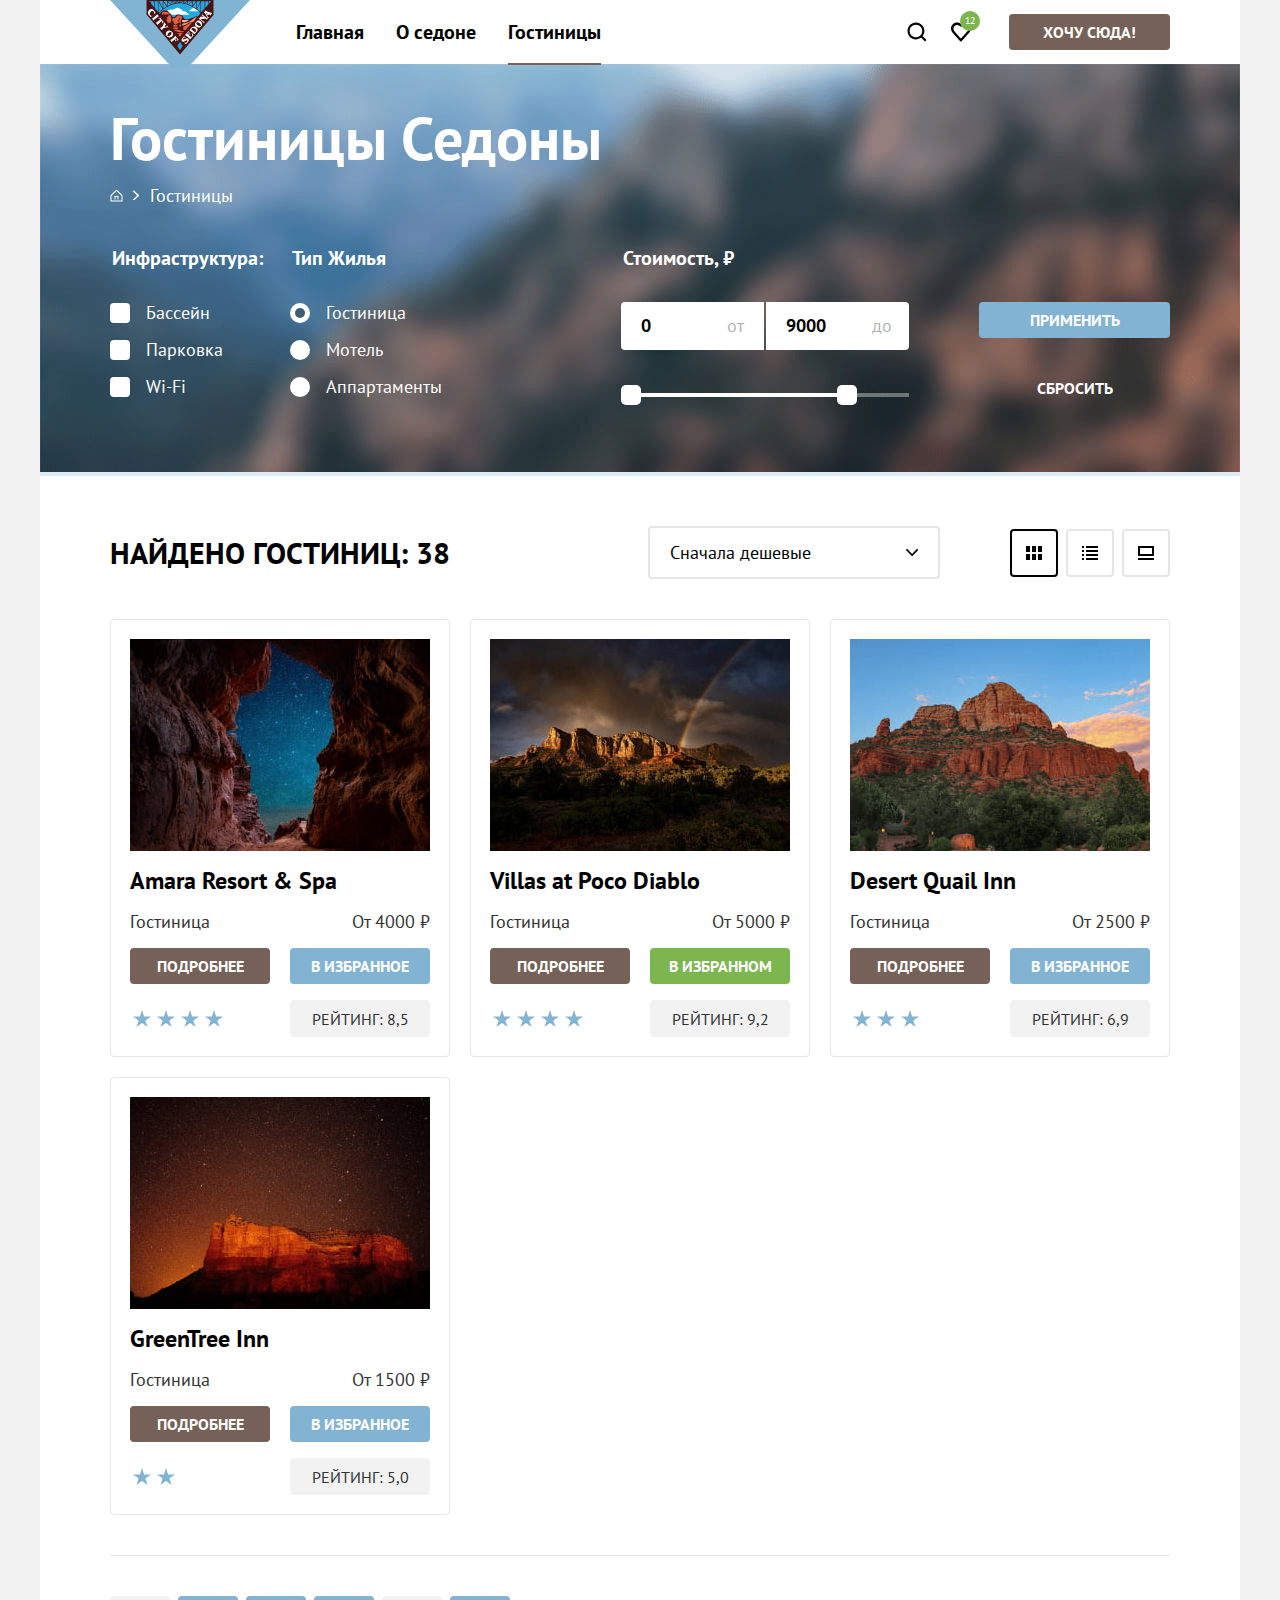
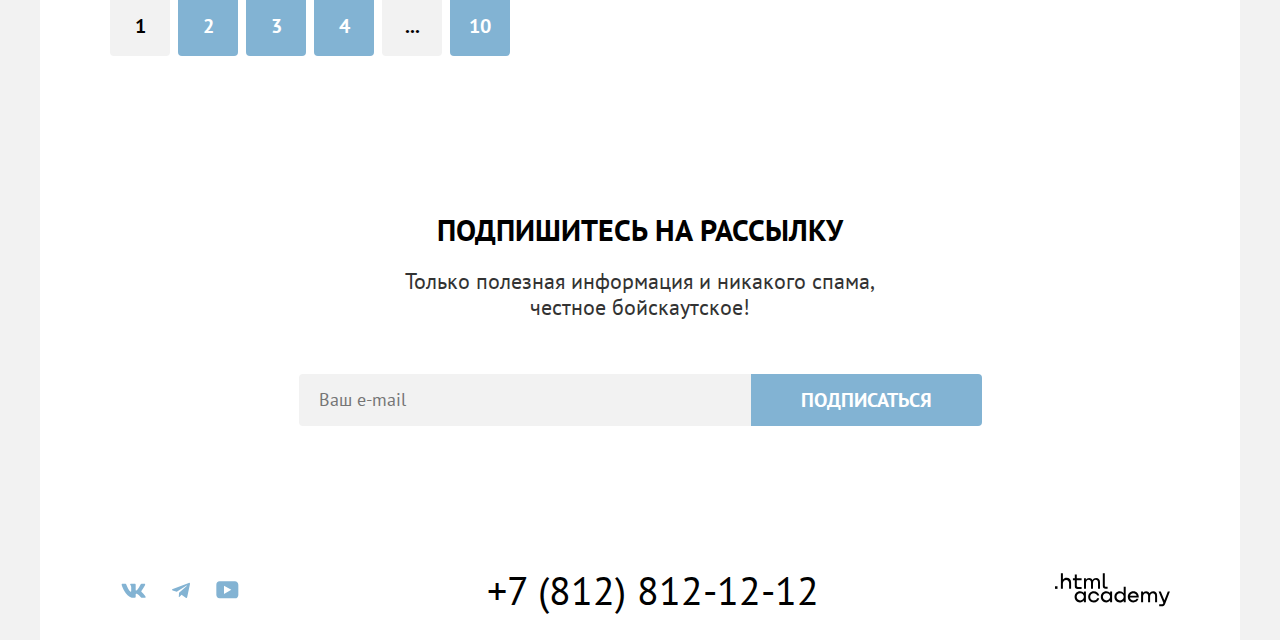
==== catalog.html @ ed994f07 "adds btns effects" ====
<!DOCTYPE html>
<html lang="ru">

  <head>
    <meta charset="utf-8">
    <title>Гостиницы Седоны - HTML Academy: Седона</title>
    <link rel="stylesheet" href="styles/styles.css">
    <link rel="icon" href="favicon.ico">
  </head>

  <body>
    <div class="page-container">
      <!-- Header -->
      <header class="page-header" data-test="header">
        <div class="container container-flex">
          <a class="logo" href="index.html">
            <img class="logo" src="images/logo.svg" width="140" height="70" alt="Логотип города Седона.">
          </a>
          <nav class="nav">
            <ul class="nav-list">
              <li class="nav-item">
                <a class="nav-link" href="index.html">Главная</a>
              </li>
              <li class="nav-item">
                <a class="nav-link" href="#">О седоне</a>
              </li>
              <li class="nav-item nav-active">
                <span class="nav-link">Гостиницы</span>
              </li>
            </ul>
            <ul class="nav-user-list">
              <li class="nav-user-item">
                <a class="nav-link nav-search" href="#">
                  <span class="visually-hidden">
                    Поиск.
                  </span>
                </a>
              </li>
              <li class="nav-user-item">
                <a class="nav-link nav-favorites" href="#">
                  <span class="visually-hidden">
                    В избранном.
                  </span>
                  <span class="in-favorites">12</span>
                </a>
              </li>
              <li class="nav-user-item">
                <button class="nav-btn btn btn-primary">Хочу сюда!</button>
              </li>
            </ul>
          </nav>
        </div>
      </header>
      <main class="page-main main-inner">
        <!-- Section Filter -->
        <header class="header-inner" data-test="filter">
          <div class="container">
            <h1 class="header-inner-title h1-title">Гостиницы Седоны</h1>
            <ul class="breadcrumbs">
              <li class="breadcrumbs-item">
                <a class="breadcrumbs-home" href="index.html">
                  <svg width="13" height="13" viewBox="0 0 13 13" fill="none" xmlns="http://www.w3.org/2000/svg">
                    <path
                      d="M6.5 0.5L0.5 6.30006V12.5001H12.5V6.30006L6.5 0.5ZM11.5 11.5001H1.5V6.70005L6.5 1.9L11.5 6.70005V11.5001Z" />
                    <path d="M4.5 10.5001H5.5V8.00005H7.5V10.5001H8.5V7.00005H4.5V10.5001Z" />
                  </svg>
                  <span class="visually-hidden">
                    Главная
                  </span>
                </a>
              </li>
              <li class="breadcrumbs-item">
                <span class="breadcrumbs-link">Гостиницы</span>
              </li>
            </ul>
            <form class="filter" action="https://echo.htmlacademy.ru/" method="get">
              <fieldset class="filter-group">
                <legend class="filter-title">Инфраструктура:</legend>
                <ul class="filter-list">
                  <li class="filter-item">
                    <label class="checkbox control">
                      <input class="checkbox-input visually-hidden" type="checkbox" name="pool" checked>
                      <span class="checkbox-mark control-mark"></span>
                      <span class="checkbox-label control-label">Бассейн</span>
                    </label>
                  </li>
                  <li class="filter-item">
                    <label class="checkbox control">
                      <input class="checkbox-input visually-hidden" type="checkbox" name="parking" checked>
                      <span class="checkbox-mark control-mark"></span>
                      <span class="checkbox-label control-label">Парковка</span>
                    </label>
                  </li>
                  <li class="filter-item">
                    <label class="checkbox control">
                      <input class="checkbox-input visually-hidden" type="checkbox" name="wi-fi">
                      <span class="checkbox-mark control-mark"></span>
                      <span class="checkbox-label control-label">Wi-Fi</span>
                    </label>
                  </li>
                </ul>
              </fieldset>

              <fieldset class="filter-group">
                <legend class="filter-title">Тип Жилья</legend>
                <ul class="filter-list">
                  <li class="filter-item">
                    <label class="radio control">
                      <input class="radio-input visually-hidden" type="radio" name="accommodation" value="hotel"
                        checked>
                      <span class="radio-mark control-mark"></span>
                      <span class="radio-label control-label">Гостиница</span>
                    </label>
                  </li>
                  <li class="filter-item">
                    <label class="radio control">
                      <input class="radio-input visually-hidden" type="radio" name="accommodation" value="motel">
                      <span class="radio-mark control-mark"></span>
                      <span class="radio-label control-label">Мотель</span>
                    </label>
                  </li>
                  <li class="filter-item">
                    <label class="radio control">
                      <input class="radio-input visually-hidden" type="radio" name="accommodation" value="apartments">
                      <span class="radio-mark control-mark"></span>
                      <span class="radio-label control-label">Аппартаменты</span>
                    </label>
                  </li>
                </ul>
              </fieldset>
              <fieldset class="filter-group">
                <legend class="filter-title">Стоимость, ₽</legend>
                <div class="range-wrapper-inputs">
                  <div class="container-relative">
                    <label class="catalog-filter-label" for="range-min">от</label>
                    <input class="range-input range-min" id="range-min" type="number" value="0" name="min-price">
                  </div>
                  <div class="container-relative">
                    <label class="catalog-filter-label" for="range-max">до</label>
                    <input class="range-input range-max" id="range-max" type="number" value="9000" name="max-price">
                  </div>
                </div>
                <div class="range">
                  <div class="range-scale">
                    <div class="range-bar" style="left: 0; width: 226px">
                      <button class="range-toggle toggle-min">
                        <span class="visually-hidden">Изменить минимальную цену</span>
                      </button>
                      <button class="range-toggle toggle-max">
                        <span class="visually-hidden">Изменить максимальную цену</span>
                      </button>
                    </div>
                  </div>

                </div>
              </fieldset>
              <div class="filter-btn-container">
                <button class="filter-btn btn btn-secondary" type="submit">Применить</button>
                <button class="filter-btn btn btn-reset" type="reset">Сбросить</button>
              </div>
            </form>
          </div>
        </header>
        <!-- Section Catalog -->
        <section class="catalog" data-test="catalog">
          <div class="container">
            <header class="catalog-header">
              <h2 class="catalog-title h2-title">Найдено гостиниц: 38</h2>
              <label class="catalog-select">
                <select class="select-control" aria-label="Сортировка">
                  <option value="cheap" selected>Сначала дешевые</option>
                  <option value="expensive">Сначала дорогие</option>
                  <option value="popular">Сначала популярные</option>
                </select>
              </label>
              <ul class="view-modes">
                <li class="view-mode view-mode-tile">
                  <a class="view-mode-link view-mode-selected" href="#">
                    <span class="visually-hidden">Плиткой.</span>
                  </a>
                </li>
                <li class="view-mode view-mode-list">
                  <a class="view-mode-link" href="#">
                    <span class="visually-hidden">По одной.</span>
                  </a>
                </li>
                <li class="view-mode view-mode-single">
                  <a class="view-mode-link" href="#">
                    <span class="visually-hidden">Списком.</span>
                  </a>
                </li>
              </ul>
            </header>
            <!-- Catalog List -->
            <ul class="catalog-list">
              <li class="catalog-item">
                <div class="product-card">
                  <a class="product-card-link" href="#">
                    <img class="product-card-img" src="images/catalog/hotel-1.jpg" width="300" height="212"
                      alt="Звездное небо в расщелине горы.">

                  </a>
                  <a class="product-card-link" href="#">
                    <h3 class="product-card-title h3-title">Amara Resort & Spa</h3>
                  </a>
                  <p class="product-card-text">Гостиница</p>
                  <p class="product-card-text product-card-price">От 4000 ₽ </p>
                  <a class="product-card-detail btn btn-primary" href="#">Подробнее</a>
                  <button class="product-card-to-favorite-btn btn btn-secondary">В избранное</button>
                  <p class="product-card-stars four-stars">
                    <span class="visually-hidden">Гостиница 4 звезды.</span>
                  </p>
                  <p class="product-card-rating btn" href="#">Рейтинг: 8,5</p>
                </div>
              </li>
              <li class="catalog-item">
                <div class="product-card">
                  <a class="product-card-link" href="#">
                    <img class="product-card-img" src="images/catalog/hotel-2.jpg" width="300" height="212"
                      alt="Радуга начинается от гор, освещенных солнцем.">
                  </a>
                  <a class="product-card-link" href="#">
                    <h3 class="product-card-title h3-title">Villas at Poco Diablo</h3>
                  </a>
                  <p class="product-card-text">Гостиница</p>
                  <p class="product-card-text product-card-price">От 5000 ₽ </p>
                  <a class="product-card-detail btn btn-primary" href="#">Подробнее</a>
                  <button class="product-card-to-favorite-btn btn btn-success">В избранном</button>
                  <p class="product-card-stars four-stars">
                    <span class="visually-hidden">Гостиница 4 звезды.</span>
                  </p>
                  <p class="product-card-rating btn btn-rating" href="#">Рейтинг: 9,2</p>
                </div>
              </li>
              <li class="catalog-item">
                <div class="product-card">
                  <a class="product-card-link" href="#">
                    <img class="product-card-img" src="images/catalog/hotel-3.jpg" width="300" height="212"
                      alt="Горы на фоне голубого неба.">
                  </a>
                  <a class="product-card-link" href="#">
                    <h3 class="product-card-title h3-title">Desert Quail Inn</h3>
                  </a>
                  <p class="product-card-text">Гостиница</p>
                  <p class="product-card-text product-card-price">От 2500 ₽ </p>
                  <a class="product-card-detail btn btn-primary" href="#">Подробнее</a>
                  <button class="product-card-to-favorite-btn btn btn-secondary">В избранное</button>
                  <p class="product-card-stars three-stars">
                    <span class="visually-hidden">Гостиница 3 звезды.</span>
                  </p>
                  <p class="product-card-rating btn btn-rating" href="#">Рейтинг: 6,9</p>
                </div>
              </li>
              <li class="catalog-item">
                <div class="product-card">
                  <a class="product-card-link" href="#">
                    <img class="product-card-img" src="images/catalog/hotel-4.jpg" width="300" height="212"
                      alt="Горы на фоне звездного неба.">
                  </a>
                  <a class="product-card-link" href="#">
                    <h3 class="product-card-title h3-title">GreenTree Inn</h3>
                  </a>
                  <p class="product-card-text">Гостиница</p>
                  <p class="product-card-text product-card-price">От 1500 ₽ </p>
                  <a class="product-card-detail btn btn-primary" href="#">Подробнее</a>
                  <button class="product-card-to-favorite-btn btn btn-secondary">В избранное</button>
                  <p class="product-card-stars two-stars">
                    <span class="visually-hidden">Гостиница 2 звезды.</span>
                  </p>
                  <p class="product-card-rating btn btn-rating" href="#">Рейтинг: 5,0</p>
                </div>
              </li>
            </ul>
            <!-- Catalog Pagination -->
            <ul class="pagination">
              <li class="pagination-item">
                <a class="pagination-link pagination-link-current">1</a>
              </li>
              <li class="pagination-item">
                <a class="pagination-link" href="#">2</a>
              </li>
              <li class="pagination-item">
                <a class="pagination-link" href="#">3</a>
              </li>
              <li class="pagination-item">
                <a class="pagination-link" href="#">4</a>
              </li>
              <li class="pagination-item pagination-item-more">
                <span class="pagination-link pagination-link-more">...</span>
              </li>
              <li class="pagination-item">
                <a class="pagination-link" href="#">10</a>
              </li>
            </ul>
          </div>
        </section>
        <!-- Section Subscribe -->
        <section class="subscribe subscribe-inner" data-test="subscribe">
          <h2 class="subscribe-title h2-title">
            Подпишитесь на рассылку
          </h2>
          <p class="subscribe-description h2-description">
            Только полезная информация и никакого спама,<br> честное бойскаутское!
          </p>
          <form class="subscribe-form" action="https://echo.htmlacademy.ru/" method="post">
            <label class="visually-hidden" for="subscribe-email">Укажите ваш e-mail</label>
            <input class="subscribe-input" type="email" id="subscribe-email" name="subscribe-email"
              placeholder="Ваш e-mail">
            <button class="subscribe-btn btn btn-secondary btn-large" type="submit">Подписаться</button>
          </form>
        </section>
      </main>
      <!-- Footer -->
      <footer class="page-footer" data-test="footer">
        <div class="container container-flex">
          <ul class="social-list">
            <li class="social-item social-vk">
              <a class="social-link" href="https://vk.com/htmlacademy">
                <svg class="social-icon" width="25" height="15" viewBox="0 0 25 15" fill="none"
                  xmlns="http://www.w3.org/2000/svg">
                  <path fill-rule="evenodd" clip-rule="evenodd"
                    d="M24.1164 1.80445C24.2824 1.25845 24.1164 0.856445 23.3214 0.856445H20.6964C20.0284 0.856445 19.7204 1.20345 19.5534 1.58645C19.5534 1.58645 18.2184 4.78245 16.3274 6.85845C15.7154 7.46045 15.4374 7.65145 15.1034 7.65145C14.9364 7.65145 14.6854 7.46045 14.6854 6.91345V1.80445C14.6854 1.14845 14.5014 0.856445 13.9454 0.856445H9.81738C9.40038 0.856445 9.14938 1.16045 9.14938 1.44945C9.14938 2.07045 10.0954 2.21445 10.1924 3.96245V7.76045C10.1924 8.59345 10.0394 8.74444 9.70538 8.74444C8.81538 8.74444 6.65038 5.53345 5.36538 1.85945C5.11638 1.14445 4.86438 0.856445 4.19338 0.856445H1.56638C0.816382 0.856445 0.666382 1.20345 0.666382 1.58645C0.666382 2.26845 1.55638 5.65645 4.81138 10.1374C6.98138 13.1974 10.0364 14.8564 12.8194 14.8564C14.4884 14.8564 14.6944 14.4884 14.6944 13.8534V11.5404C14.6944 10.8034 14.8524 10.6564 15.3814 10.6564C15.7714 10.6564 16.4384 10.8484 17.9964 12.3234C19.7764 14.0724 20.0694 14.8564 21.0714 14.8564H23.6964C24.4464 14.8564 24.8224 14.4884 24.6064 13.7604C24.3684 13.0364 23.5184 11.9854 22.3914 10.7384C21.7794 10.0284 20.8614 9.26345 20.5824 8.88045C20.1934 8.38945 20.3044 8.17044 20.5824 7.73345C20.5824 7.73345 23.7824 3.30745 24.1154 1.80445H24.1164Z" />
                </svg>
                <span class="visually-hidden">Vkontakte.</span>
              </a>
            </li>
            <li class="social-item social-telegram">
              <a class="social-link" href="https://t.me/htmlacademy">
                <svg class="social-icon" width="18" height="16" viewBox="0 0 18 16" fill="none"
                  xmlns="http://www.w3.org/2000/svg">
                  <path
                    d="M16.785 0.955705L0.840489 7.1042C-0.247661 7.54126 -0.241365 8.14828 0.640845 8.41897L4.73445 9.69597L14.2058 3.72014C14.6537 3.44766 15.0629 3.59424 14.7265 3.89281L7.05283 10.8183H7.05103L7.05283 10.8192L6.77045 15.0387C7.18413 15.0387 7.36669 14.8489 7.59871 14.625L9.58705 12.6915L13.7229 15.7464C14.4855 16.1664 15.0332 15.9506 15.2229 15.0405L17.9379 2.2453C18.2158 1.13107 17.5126 0.626562 16.785 0.955705Z" />
                </svg>
                <span class="visually-hidden">Telegram.</span>
              </a>
            </li>
            <li class="social-item social-youtube">
              <a class="social-link" href="https://www.youtube.com/user/htmlacademyru">
                <svg class="social-icon" width="23" height="18" viewBox="0 0 23 18" fill="none"
                  xmlns="http://www.w3.org/2000/svg">
                  <path
                    d="M18.9402 0.356445H3.50738C1.64668 0.356445 0.333252 1.9502 0.333252 3.75645V13.8502C0.333252 15.7627 1.64668 17.3564 3.50738 17.3564H19.1591C20.8009 17.3564 22.3333 15.7627 22.3333 13.9564V3.75645C22.1143 1.9502 20.8009 0.356445 18.9402 0.356445ZM7.99494 12.8939V4.81894L15.3283 8.85645L7.99494 12.8939Z" />
                </svg>
                <span class="visually-hidden">Youtube.</span>
              </a>
            </li>
          </ul>
          <address class="phone">
            <a class="phone-number" href="tel:+78128121212">+7 (812) 812-12-12</a>
          </address>
          <a class="author-logo" href="https://htmlacademy.ru/">
            <svg class="author-logo-img" width="115" height="34" viewBox="0 0 115 34" fill="none"
              xmlns="http://www.w3.org/2000/svg">
              <path d="M0 13.2564V15.8564H2.5V13.2564H0Z" />
              <path
                d="M11.6 4.85645C10 4.85645 8.8 5.55645 8 6.55645H7.9V0.356445H5.9V15.8564H7.9V10.5564C7.9 8.45645 9.2 6.95645 11.2 6.95645C13 6.95645 14.1 8.35645 14.1 10.1564V15.8564H16.1V9.75644C16.2 6.75644 14.3 4.85645 11.6 4.85645Z" />
              <path
                d="M26.6 5.15645H21.8V1.45645H19.8V5.25645H17.9V7.25645H19.8V13.2564C19.8 14.9564 20.8 15.9564 22.5 15.9564H26.6V13.9564H22.9C22.2 13.9564 21.8 13.5564 21.8 12.8564V7.15645H26.6V5.15645Z" />
              <path
                d="M41.1 4.95645C39.5 4.95645 38.2 5.75644 37.6 7.05645H37.5C36.9 5.85645 35.7 4.95645 34.1 4.95645C32.7 4.95645 31.6 5.75645 31 6.75645H30.9V5.15645H29V15.7564H31V10.3564C31 8.35645 32 6.85645 33.6 6.85645C35.1 6.85645 36 7.85645 36 9.45645V15.7564H38V10.1564C38 7.75645 39.4 6.85645 40.6 6.85645C42.1 6.85645 43 7.85645 43 9.45645V15.7564H45V9.25644C45.1 6.75644 43.6 4.95645 41.1 4.95645Z" />
              <path
                d="M47.8 13.0564C47.8 14.7564 48.8 15.7564 50.6 15.7564H52.6V13.7564H50.9C50.2 13.7564 49.8 13.3564 49.8 12.6564V0.356445H47.8V13.0564Z" />
              <path
                d="M28.9 20.0564C28 18.9564 26.7 18.2564 25 18.2564C21.9 18.2564 19.6 20.5564 19.6 23.8564C19.6 27.1564 21.9 29.4564 25 29.4564C26.8 29.4564 28 28.6564 28.8 27.5564H28.9V29.1564H30.9V18.5564H28.9V20.0564ZM25.3 27.4564C23.1 27.4564 21.7 25.8564 21.7 23.8564C21.7 21.8564 23.1 20.2564 25.3 20.2564C27.5 20.2564 28.9 21.8564 28.9 23.8564C28.9 25.7564 27.5 27.4564 25.3 27.4564Z" />
              <path
                d="M44.2 22.3564C43.7 19.9564 41.6 18.2564 38.8 18.2564C35.4 18.2564 33.2 20.7564 33.2 23.8564C33.2 26.9564 35.4 29.4564 38.8 29.4564C41.6 29.4564 43.7 27.6564 44.2 25.2564H42.1C41.7 26.5564 40.4 27.5564 38.8 27.5564C36.6 27.5564 35.2 25.9564 35.2 23.9564C35.2 21.9564 36.6 20.3564 38.8 20.3564C40.4 20.3564 41.6 21.3564 42.1 22.5564H44.2V22.3564Z" />
              <path
                d="M55.1 20.0564C54.2 18.9564 52.9 18.2564 51.2 18.2564C48.1 18.2564 45.8 20.5564 45.8 23.8564C45.8 27.1564 48.1 29.4564 51.2 29.4564C53 29.4564 54.2 28.6564 55 27.5564H55.1V29.1564H57.1V18.5564H55.1V20.0564ZM51.5 27.4564C49.3 27.4564 47.9 25.8564 47.9 23.8564C47.9 21.8564 49.3 20.2564 51.5 20.2564C53.7 20.2564 55.1 21.8564 55.1 23.8564C55.1 25.7564 53.6 27.4564 51.5 27.4564Z" />
              <path
                d="M68.7 20.1564C67.8 19.0564 66.5 18.2564 64.8 18.2564C61.7 18.2564 59.4 20.5564 59.4 23.8564C59.4 27.1564 61.6 29.4564 64.8 29.4564C66.5 29.4564 67.8 28.6564 68.6 27.6564H68.7V29.1564H70.7V13.7564H68.7V20.1564ZM65.1 27.4564C62.9 27.4564 61.5 25.8564 61.5 23.8564C61.5 21.8564 62.9 20.2564 65.1 20.2564C67.3 20.2564 68.7 21.8564 68.7 23.8564C68.6 25.8564 67.2 27.4564 65.1 27.4564Z" />
              <path
                d="M78.3 18.2564C75 18.2564 72.8 20.7564 72.8 23.8564C72.8 26.8564 74.9 29.4564 78.3 29.4564C80.8 29.4564 82.8 28.1564 83.5 25.8564H81.4C80.9 26.8564 79.8 27.4564 78.4 27.4564C76.5 27.4564 75.1 26.1564 75 24.5564H83.8C84 20.9564 81.8 18.2564 78.3 18.2564ZM78.3 20.1564C80 20.1564 81.3 21.1564 81.6 22.7564H75.1C75.4 21.2564 76.6 20.1564 78.3 20.1564Z" />
              <path
                d="M98.2 18.2564C96.6 18.2564 95.3 19.0564 94.6 20.2564H94.5C93.9 19.0564 92.7 18.2564 91.1 18.2564C89.7 18.2564 88.6 18.9564 88 20.0564V18.5564H86.1V29.1564H88.1V23.7564C88.1 21.7564 89.1 20.3564 90.7 20.2564C92.2 20.2564 93.1 21.2564 93.1 22.8564V29.1564H95.1V23.5564C95.1 21.1564 96.5 20.2564 97.7 20.2564C99.2 20.2564 100.1 21.2564 100.1 22.8564V29.1564H102.1V22.6564C102.2 20.0564 100.7 18.2564 98.2 18.2564Z" />
              <path
                d="M109.4 27.3564L105.8 18.4564H103.6L108.4 30.0564C108.1 30.9564 107.7 31.2564 106.7 31.2564H104.2V33.2564H106.7C108.5 33.2564 109.5 32.4564 110.2 30.6564L114.9 18.4564H112.8L109.4 27.3564Z" />
            </svg>

            <span class="visually-hidden">Логотип HTML Academy.</span>
          </a>
        </div>
      </footer>
    </div>
  </body>

</html>
---- styles/styles.css ----
@font-face {
  font-family: "PT Sans";
  font-style: normal;
  font-weight: 400;
  src: url("../fonts/ptsans-400.woff2") format("woff2");
  font-display: swap;
}

@font-face {
  font-family: "PT Sans";
  font-style: normal;
  font-weight: 700;
  src: url("../fonts/ptsans-700.woff2") format("woff2");
  font-display: swap;
}

*,
*::before,
*::after {
  box-sizing: border-box;
}

html {
  height: 100%;
}

body {
  height: 100%;
  margin: 0;
  font-family: "PT Sans", Arial, sans-serif;
  font-size: 18px;
  line-height: 21px;
  color: #333333;
  background-color: #F2F2F2;
}

.page-container {
  display: flex;
  flex-direction: column;
  min-height: 100%;
  margin: 0 auto;
  max-width: 1200px;
  background-color: #ffffff;
}

.container {
  max-width: 1060px;
  margin: 0 auto;
}

.container-flex {
  display: flex;
  gap: 30px;
}

.container-relative {
  position: relative;
}

.page-main {
  flex-grow: 1;
}

img {
  max-width: 100%;
  height: auto;
  object-fit: contain;
}

.btn {
  padding: 8px;
  border-radius: 4px;
  border: none;
  font-family: inherit;
  font-size: 16px;
  line-height: 20px;
  font-weight: 700;
  color: #ffffff;
  text-transform: uppercase;
}

.btn-primary{
  background-color: #756157;
}
/*************************  */
.btn-primary:hover,
.btn-primary:focus {
  background-color: #615048;
}

.btn-primary:active {
  background-color: #756157;
}

.btn-secondary {
  background-color: #82B3D3;
}

.btn-secondary:hover,
.btn-secondary:focus {
  background-color: #68A2CA;
}

.btn-secondary:active {
  background-color: #82B3D3;
}

.btn-success {
  background-color: #7DB54F;
}

.btn-success:active {
  background-color: #7DB54F;
}

.btn-success:hover,
.btn-success:focus {
  background-color: #6C9E42;
}

.btn:active {
  color: rgba(255, 255, 255, 0.3);
}

.btn:disabled {
  opacity: 0.3;
  background-color: #E5E5E5;
}

.btn:disabled:hover {
  background-color: #E5E5E5;
  outline: none;
  cursor: default;
}
/*************************  */




.btn-large {
  padding: 8px 50px;
  font-size: 20px;
  line-height: 36px;
}

.h2-title, .h3-title {
  font-weight: 700;
  color: #000000;
  text-transform: uppercase;
}

.h1-title {
  font-size: 60px;
  font-weight: 700;
  line-height: 78px;
}

.h2-title {
  font-size: 30px;
  line-height: 36px;
}

.h3-title {
  font-size: 24px;
  line-height: 28px;
}

.h2-description {
  font-size: 22px;
  line-height: 26px;
}

/* Header */
.page-header {
  color: #000000;
}

/* .page-header .container {
  height: 64px;
} */

.page-header li {
  list-style-type: none;
}

.page-header a {
  text-decoration: none;
}

.logo {
  position: relative;
  margin-bottom: -10px;
}

.nav {
  display: flex;
  justify-content: space-between;
  flex-grow: 1;
}

.nav-list {
  display: flex;
  align-items: center;
  flex-wrap: wrap;
  max-width: 620px;
  margin: 0;
  padding: 0;
}

.nav-item {
  display: flex;
}

.nav-active {
  position: relative;
}

.nav-active::before {
  position: absolute;
  bottom: -1px;
  left: 16px;
  width: calc(100% - 32px);
  height: 2px;
  background: #756257;
  content: "";
}

.nav-user-list {
  display: flex;
  align-items: center;
  margin: 0;
  padding: 0;
}

.nav-user-item {
  display: flex;
  align-items: center;
  min-width: 44px;
  min-height: 64px;
}
.nav-user-item:has(.btn) {
  margin-left: 20px;
}

.nav-link {
  position: relative;
  padding: 20px 16px;
  font-size: 20px;
  line-height: 24px;
  font-weight: 700;
  color: inherit;
}

.nav-user-item .nav-link {
  background-position: center;
  background-size: 20px 20px;
  background-repeat: no-repeat;
}

.nav-search {
  background-image: url("../images/icons/search.svg");
}

.nav-favorites {
  background-image: url("../images/icons/heart.svg");
}

.in-favorites {
  position: absolute;
  top: -1px;
  right: -3px;
  width: 20px;
  height: 20px;
  padding: 5px 0;
  border-radius: 50%;
  background: #7DB54F;
  text-align: center;
  color: white;
  font-size: 10px;
  line-height: 10px;
  font-weight: 400;
}

.nav-btn {
  padding: 8px 34px;
}

/* Main */
.main-index {
  text-align: center;
}

.main-index li,
.main-inner li {
  list-style-type: none;
}

.main-index a,
.main-inner a {
  text-decoration: none;
}

/* Hero */
.hero {
  background-color: #ddebf4;
  background-image: url("../images/hero-background.jpg");
  background-size: 100% auto;
  background-repeat: no-repeat;
}

.hero-img {
  padding: 51px 0 82px;
  vertical-align: middle;
}

/* Advantages */
.advantages-header {
  padding: 69px 0 90px;
}

.advantages-title {
  margin: 0;
}

.advantages-description {
  margin: 25px 0 0;
}

.advantages-list {
  margin: 0;
  padding: 0;
  display: flex;
  flex-wrap: wrap;
}

.advantages-item {
  display: flex;
  flex-basis: 400px;
  min-height: 385px;
  background-color: rgba(131, 179, 211, 0.2);
}

.advantages-item.item-with-img {
  flex-basis: 100%;
  min-width: 100%;
  max-width: 100%;
}

.advantages-item:nth-child(even) {
  background-color: rgba(131, 179, 211, 0.12);
}

.advantages-item.item-with-img {
  color: #ffffff;
  background-color: #82B3D3;
}

.item-with-img .h3-title {
  color: inherit;
}

.advantages-card {
  display: flex;
  justify-content: center;
  flex-direction: column;
  height: 100%;
  padding: 85px;
}

.advantages-card-title {
  margin: 0;
  padding: 0 25px;
}

.advantages-card-description {
  position: relative;
  margin: 30px 0 0;
  padding: 30px 0 0;
}

.advantages-card-description::before {
  position: absolute;
  top: 0;
  left: 50%;
  width: 60px;
  height: 2px;
  transform: translateX(-50%);
  background: rgba(0, 0, 0, 0.3);
  content: "";
}

.item-with-img .advantages-card-description::before {
  background: rgba(255, 255, 255, 0.3);
}

.advantages-img {
  height: 100%;
  min-width: calc(100% - 400px);
  object-fit: cover;
}

.item-reverse {
  flex-direction: row-reverse;
}

/* Services */
.services-header {
  padding: 64px 0;
}

.services-title {
  margin: 0;
}

.services-description {
  margin: 20px 0 0;
}

.services-list {
  display: flex;
  flex-wrap: wrap;
  margin: 0;
  padding: 0;
}

.services-item {
  display: flex;
  justify-content: center;
  flex-direction: column;
  min-height: 385px;
  flex-basis: 400px;
  padding: 81px 85px;
}

.services-card {
  background-repeat: no-repeat;
  background-position-x: center;
}

.services-card-accomodation {
  background-image: url("../images/icons/home.svg");
  background-size: 75px 72px;
}

.services-card-food {
  background-image: url("../images/icons/food.svg");
  background-size: 74px 70px;
}

.services-card-present {
  background-image: url("../images/icons/present.svg");
  background-size: 64px 76px;
}

.services-item:nth-child(odd) {
  background-color: rgba(131, 179, 211, 0.12);
}

.services-card-title {
  margin: 102px 0 0;
}

.services-card-description {
  margin: 30px 0 0;
}

/* Search */
.search {
  padding: 96px 0;
}

.search-title {
  margin: 0;
}

.search-description {
  margin: 20px 0 0;
}

.search-btn {
  margin: 54px 0 0;
}


/* Subscribe */
.subscribe {
  padding: 96px 104px 104px;
}

.subscribe-index {
  background-image: url("../images/subscribe-background.jpg");
  background-size: 100% auto;
  background-repeat: no-repeat;
  color: #ffffff;
  background-color: #ddebf4;
}

.subscribe-index .h2-title {
  color: inherit;
}

.subscribe-inner {
  text-align: center;
}

.subscribe-title {
  margin: 0;
}

.subscribe-description {
  margin: 20px 0 0;
}

.subscribe-form {
  display: flex;
  justify-content: center;
  margin: 54px 0 0;
}

.subscribe-btn {
  border-radius: 0 4px 4px 0;
}

/* Footer */
.page-footer {
  padding: 40px 0 30px;
}

.social-list {
  display: flex;
  justify-content: space-between;
  margin: 0;
  padding: 0;
  list-style: none;
}

.social-item {
  position: relative;
  min-width: 47px;
  min-height: 40px;
}

.social-link {
  display: block;
  height: 100%;
}

.social-icon,
.author-logo-img {
  position: absolute;
  top: 0;
  right: 0;
  bottom: 0;
  left: 0;
  margin: auto;
}

.social-icon {
  fill: #83B3D3;
}

.social-link:hover .social-icon,
.social-link:focus .social-icon {
  fill: #68A2CA;
}

.social-link:active .social-icon {
  fill: rgba(104, 162, 202, 0.3);
}

.phone {
  margin: 0 auto;
}

.phone-number {
  font-size: 40px;
  font-style: normal;
  line-height: 40px;
  color: #000000;
  text-decoration: none;
}

.phone-number:hover,
.phone-number:focus {
  color: #756157;
}

.phone-number:active {
  color: rgba(117, 97, 87, 0.3);
}

.author-logo {
  position: relative;
  min-width: 115px;
  min-height: 33px;
}

.author-logo-img {
  fill: #000000;
}

.author-logo-img:hover,
.author-logo-img:focus {
  fill: #756157;
}

.author-logo-img:active {
  fill: rgba(117, 97, 87, 0.3);
}

/* Filter */
.header-inner {
  background-image: url("../images/catalog-background.jpg");
  background-size: 100% auto;
  background-repeat: no-repeat;
  color: #ffffff;
  background-color: #ddebf4;
}

.header-inner {
  padding: 35px 0 70px;
}

.header-inner-title {
  margin: 0;
}

.breadcrumbs {
  display: flex;
  gap: 28px;
  margin: 8px 0 0;
  padding: 0;
}

.breadcrumbs-link {
  position: relative;
  color: inherit;
}

.breadcrumbs-link::before {
  position: absolute;
  top: 6px;
  left: -18px;
  width: 7px;
  height: 10px;
  color: inherit;
  content: "";
  background-image: url("../images/icons/arrow-right.svg");
}

.breadcrumbs-home {
  display: block;
  width: 12px;
  height: 100%;
  color: inherit;
}

.breadcrumbs-home svg {
  fill: #ffffff;
}

.breadcrumbs-home:hover svg{
  fill: rgba(255, 255, 255, 0.6);
}

.breadcrumbs-home:active svg{
  fill: rgba(255, 255, 255, 0.3);
}

.filter {
  display: flex;
  gap: 30px;
  margin: 40px 0 0;
}

.filter-group {
  border: none;
  margin: 0;
  padding: 0;
}

.filter-group:nth-child(1),
.filter-group:nth-child(2) {
  min-width: 150px;
  max-width: 150px;
}

.filter-group:nth-child(2) {
  margin-right: auto;
}

.filter-btn-container {
  width: 191px;
  margin-left: 40px;
}

.filter-title {
  font-size: 20px;
  font-weight: 700;
  line-height: 24px;
}

.filter-list {
  display: flex;
  flex-direction: column;
  gap: 16px;
  margin: 32px 0 0;
  padding: 0;
}

.filter-btn-container {
  display: flex;
  flex-direction: column;
  justify-content: end;
  gap: 32px;
}

/* Control */
.control {
  position: relative;
  display: block;
  padding-left: 36px;
}

/* Mark */
.control-mark {
  position: absolute;
  top: 1px;
  left: 0;
  width: 20px;
  height: 20px;
  border-radius: 4px;
  border: none;
  background-color: #ffffff;
}

.radio-mark.control-mark {
  border-radius: 50%;
}

.control:hover .control-mark,
.control:hover .control-label {
  opacity: 0.6;
}

.control:focus .control-mark {
  outline: 3px solid #83B3D3;
}

.control-input:active + .control-mark,
.control-input:active + .control-label {
  opacity: 0.3;
}

.checkbox-input:checked + .control-mark {
  background-image: url("../images/icons/cheched.svg");
  background-size: 13px 11px;
  background-position: 4px center;
  background-repeat: no-repeat;
}

.radio-input:checked + .control-mark::before {
  position: absolute;
  top: 0;
  left: 0;
  right: 0;
  bottom: 0;
  margin: auto;
  width: 10px;
  height: 10px;
  border-radius: 50%;
  background-color: #3F5E72;
  content: "";
}

.btn-reset {
  background-color: transparent;
}

.btn-reset:hover {
  opacity: 0.6;
}

.btn-reset:focus {
  outline: 3px solid #83B3D3;
}

.btn:active {
  color: rgba(255, 255, 255, 0.3);
}

.button:disabled {
  opacity: 0.3;
  background-color: #E5E5E5;
}

.btn:disabled:hover {
  background-color: #E5E5E5;
  outline: none;
  cursor: default;
}

/* Catalog List */
.catalog {
  padding: 50px 0 60px;
}

.catalog-header {
  display: flex;
  align-items: center;
  gap: 70px;
}

.catalog-title {
  margin: 0 auto 0 0;
}

.catalog-list {
  display: grid;
  grid-template-columns: repeat(3, 1fr);
  gap: 20px;
  margin: 40px 0 0;
  padding: 0;
}

.catalog .btn {
  display: inline-block;
  width: 140px;
  padding-left: 0;
  padding-right: 0;
  text-align: center;
}

.view-modes {
  display: flex;
  gap: 8px;
  margin: 0;
  padding: 0;
}

.view-mode {
  min-width: 48px;
  min-height: 48px;
}

.view-mode-link {
  display: block;
  height: 100%;
  border: 2px solid #E5E5E5;
  border-radius: 4px;
}

.view-mode-selected,
.view-mode-link:hover {
  border: 2px solid #000000;
}

.view-mode-link:focus {
  border: 2px solid #68A2CA;
}

.view-mode-link:focus {
  outline: 2px solid #68A2CA;
}

.view-mode-link:active {
  border: 2px solid #000000;
}

.view-mode-tile {
  background: url("../images/icons/tile.svg");
  background-size: 16px 14px;
  background-repeat: no-repeat;
  background-position: center;
}

.view-mode-single {
  background: url("../images/icons/single.svg");
  background-size: 16px 14px;
  background-repeat: no-repeat;
  background-position: center;
}

.view-mode-list {
  background: url("../images/icons/list.svg");
  background-size: 16px 14px;
  background-repeat: no-repeat;
  background-position: center;
}

.product-card {
  padding: 19px;
  border: 1px solid #E6E6E6;
  display: grid;
  grid-template-columns: repeat(2, 1fr);
  column-gap: 20px;
  row-gap: 16px;
  border-radius: 4px;
}

.product-card-title {
  margin: 0;
}
.product-card-title.h3-title {
  text-transform: none;
}
.product-card-img {
  vertical-align: middle;
}

.product-card-link {
  grid-column: 1 / -1;
  color: #000000;
}

.product-card-text {
  margin: 0;
}

.product-card-price {
  justify-self: end;
}

.product-card-btns {
  display: flex;
  gap: 20px;
  padding-top: 16px;
}

.product-card-stars {
  margin: 0;
  background: url("../images/icons/star.svg");
  background-size: 24px 17px;
  background-position-x: left;
  background-position-y: center;
  background-repeat: repeat-x;
}

.two-stars {
  width: calc(24px * 2);
}

.three-stars {
  width: calc(24px * 3);
}

.four-stars {
  width: calc(24px * 4);
}

.product-card-rating {
  margin: 0;
  padding: 9px 22px 8px 23px;
  color: #333333;
  font-weight: 400;
  background-color: #F2F2F2;
}

/* Pagination */
.pagination {
  display: flex;
  gap: 8px;
  margin: 40px 0 0;
  padding: 40px 0 0;
  border-top: 1px solid #E6E6E6;
}

.pagination-link {
  display: flex;
  justify-content: center;
  align-items: center;
  width: 60px;
  height: 60px;
  background-color: #82B3D3;
  border-radius: 4px;
  font-size: 20px;
  font-weight: 700;
  line-height: 36px;
  color: #ffffff;
}

.pagination-link:hover,
.pagination-link:focus {
  background: #68A2CA;
  border: 1px solid #82B3D3;
}

.pagination-link:focus {
  outline: 2px solid #82B3D3;
}

.pagination-link:active {
  background: #82B3D3;
  color: rgba(255, 255, 255, 0.3);
}

.pagination-link-current,
.pagination-link-more,
.pagination-link-more:hover,
.pagination-link-more:focus,
.pagination-link-more:active,
.pagination-link-current:hover,
.pagination-link-current:focus,
.pagination-link-current:active {
  color: #000000;
  background-color: #F2F2F2;
  border: none;
}

.visually-hidden {
  position: absolute;
  width: 1px;
  height: 1px;
  margin: -1px;
  padding: 0;
  border: 0;
  clip: rect(0 0 0 0);
  overflow: hidden;
}


/* Range */
.range {
  margin: 43px 0 9px;
}

.range-scale {
  position: relative;
  height: 4px;
  background-color: #6e7576;
}

.range-bar {
  position: absolute;
  height: 4px;
  background-color: #ffffff;
}

.range-toggle {
  position: absolute;
  width: 20px;
  height: 20px;
  background: #ffffff;
  border: none;
  border-radius: 5px;
  cursor: pointer;
}

.range-toggle:hover {
  background: #ffffff;
}

.range-toggle:focus {
  outline: 3px solid #83B3D3;
  box-shadow: 0 4px 10px 0 rgba(0, 0, 0, 0.25);
}

.range-toggle:active {
  outline: 2px solid #83B3D3;
  box-shadow: 0 4px 10px 0 rgba(0, 0, 0, 0.25);
}

.toggle-min {
  top: -8px;
  left: 0;
}

.toggle-max {
  top: -8px;
  right: -10px;
}

.range-input {
  width: 100%;
  margin: 0;
  padding: 12px 42px 12px 20px;
  font: inherit;
  font-weight: 700;
  line-height: 24px;
  border: none;
}

.range-input:hover,
.range-input:focus {
  border-color: #83B3D3;
}

.range-input:focus {
  outline: 2px solid #83B3D3;
}

.range-min {
  border-radius: 4px 0 0 4px;
}

.range-max {
  border-radius: 0 4px 4px 0;
}

.range-wrapper-inputs {
  position: relative;
  display: flex;
  gap: 2px;
  max-width: 288px;
  margin: 32px 0 0;
}

.range-input::-webkit-outer-spin-button,
.range-input::-webkit-inner-spin-button {
  appearance: none;
  margin: 0;
}

.catalog-filter-label {
  position: absolute;
  top: 0;
  bottom: 0;
  right: 20px;
  width: 17px;
  height: 24px;
  margin: auto 0;
  line-height: 24px;
  color: #000000;
  opacity: 0.3;
}

/* Control */
.select-control {
  width: 292px;
  padding: 14px 20px;
  padding-right: 48px;
  font: inherit;
  background-color: #ffffff;
  border: 2px solid #E5E5E5;
  border-radius: 4px;
  background-image: url("../images/icons/arrow-down.svg");
  background-repeat: no-repeat;
  background-position: right 20px center;
  appearance: none;
}

.select-control:hover,
.select-control:focus {
  border-color: #68A2CA;
}

.select-control:focus {
  outline: 2px solid #68A2CA;
}

.select-control:disabled {
  border: 2px solid rgba(0, 0, 0, 0.3);
}

/*  */
.subscribe-input {
  width: 452px;
  padding: 14px 20px;
  font: inherit;
  line-height: 24px;
  background-color: #F2F2F2;
  border: none;
  border-radius: 4px 0 0 4px;
}

.subscribe-input:hover,
.subscribe-input:focus {
  border-color: #68A2CA;
}

.subscribe-input:focus {
  outline: 2px solid #68A2CA;
}
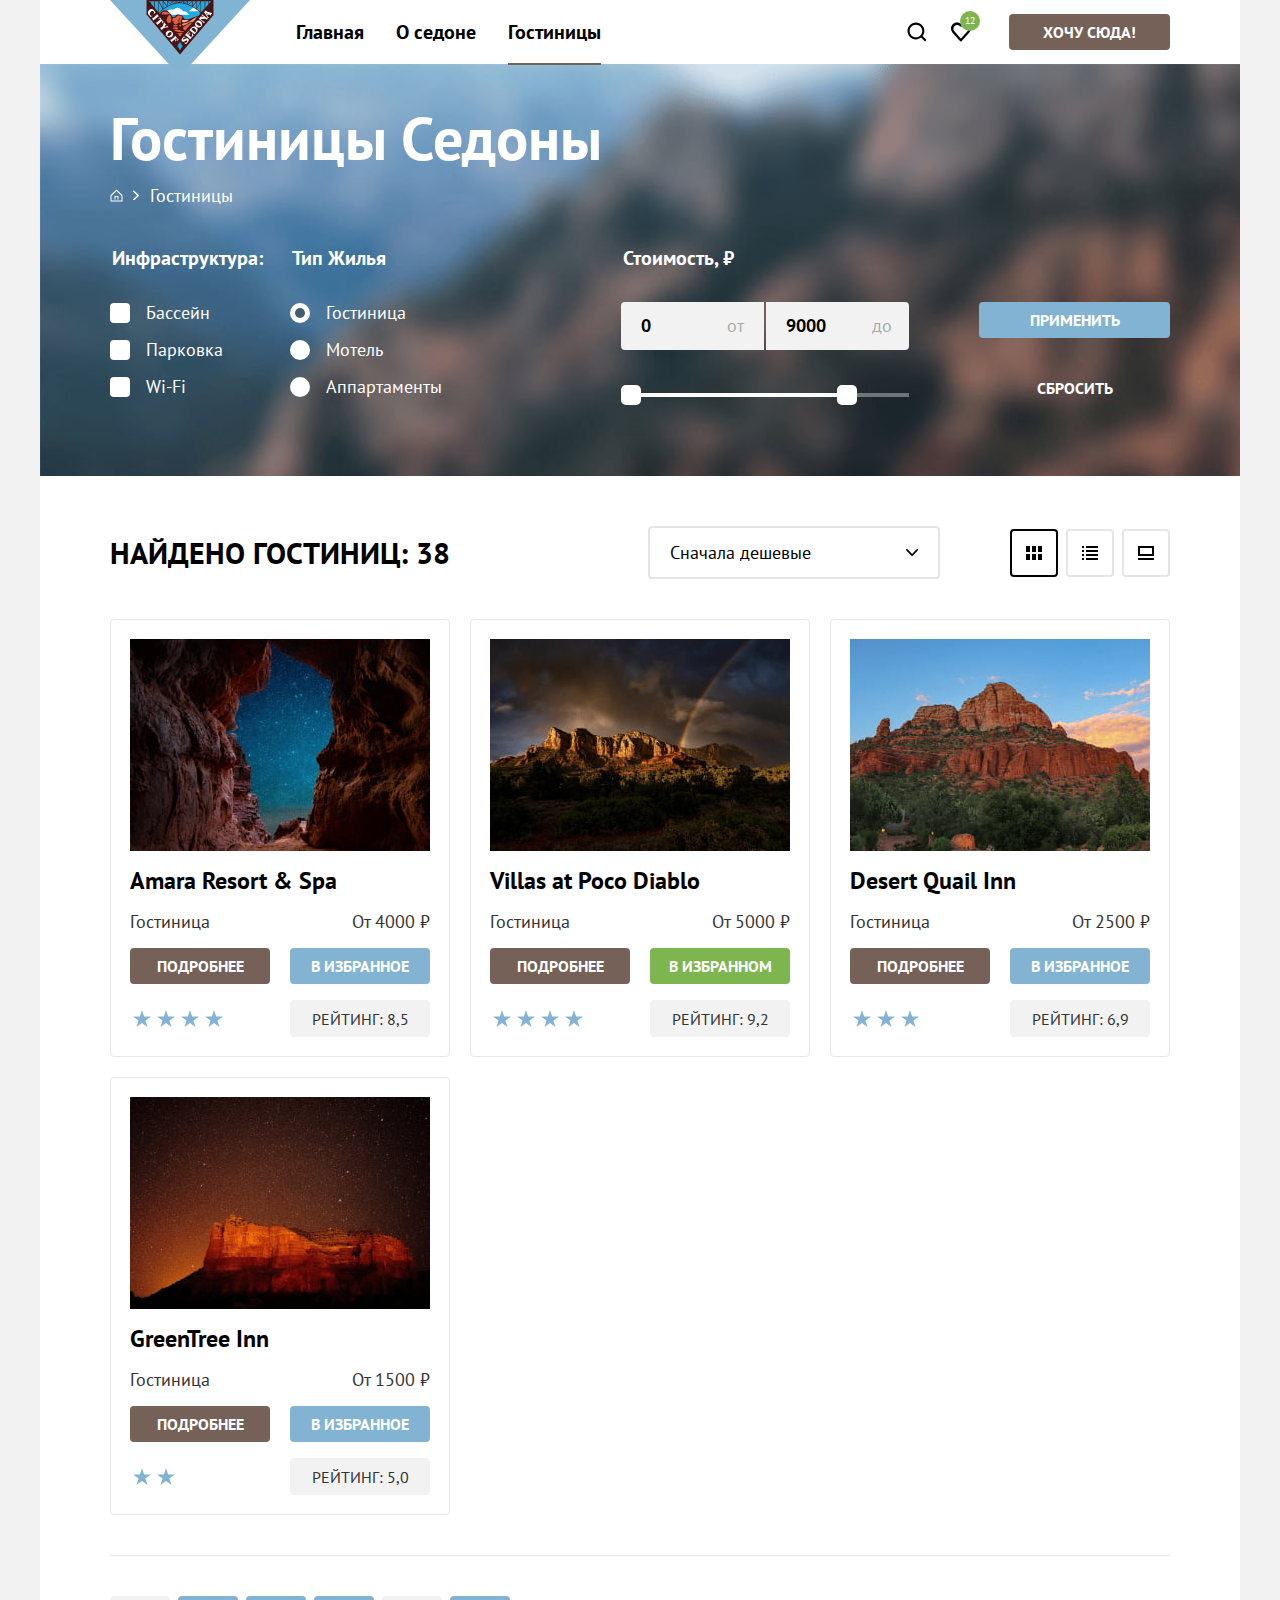
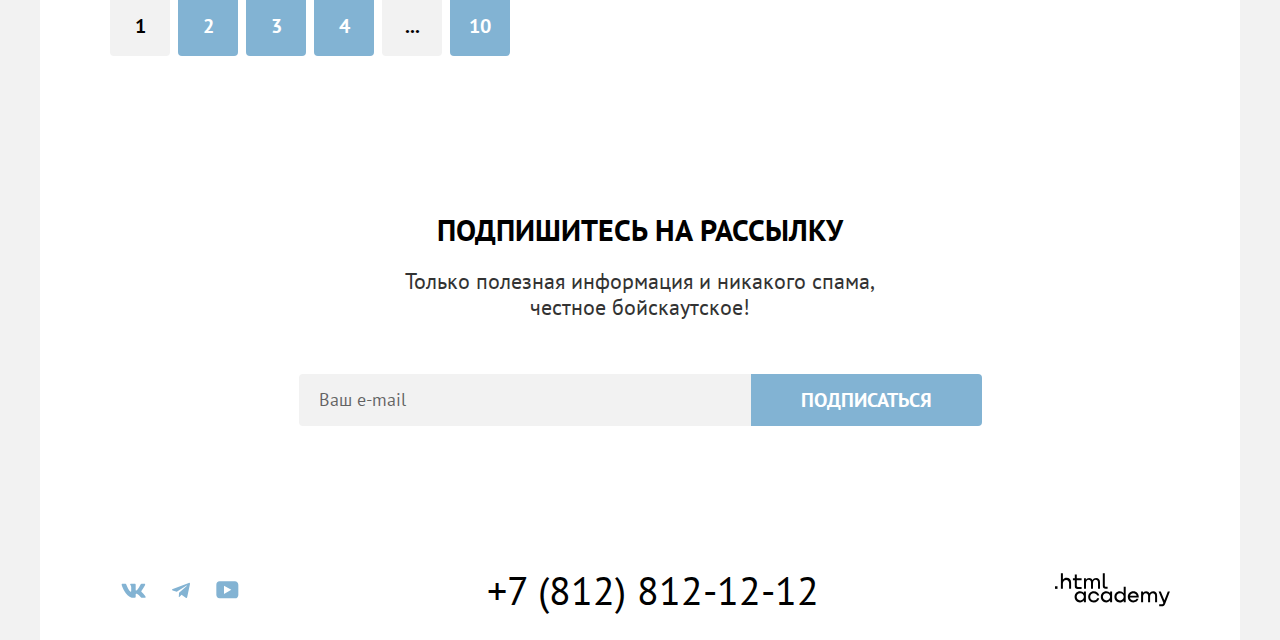
==== commit 68e536a3: "adds tooltip" ====
--- a/catalog.html
+++ b/catalog.html
@@ -79,21 +79,21 @@
                 <ul class="filter-list">
                   <li class="filter-item">
                     <label class="checkbox control">
-                      <input class="checkbox-input visually-hidden" type="checkbox" name="pool" checked>
+                      <input class="checkbox-input visually-hidden" type="checkbox" name="pool" tabindex="0" checked>
                       <span class="checkbox-mark control-mark"></span>
                       <span class="checkbox-label control-label">Бассейн</span>
                     </label>
                   </li>
                   <li class="filter-item">
                     <label class="checkbox control">
-                      <input class="checkbox-input visually-hidden" type="checkbox" name="parking" checked>
+                      <input class="checkbox-input visually-hidden" type="checkbox" name="parking" tabindex="0" checked>
                       <span class="checkbox-mark control-mark"></span>
                       <span class="checkbox-label control-label">Парковка</span>
                     </label>
                   </li>
                   <li class="filter-item">
                     <label class="checkbox control">
-                      <input class="checkbox-input visually-hidden" type="checkbox" name="wi-fi">
+                      <input class="checkbox-input visually-hidden" type="checkbox" name="wi-fi" tabindex="0">
                       <span class="checkbox-mark control-mark"></span>
                       <span class="checkbox-label control-label">Wi-Fi</span>
                     </label>
@@ -107,21 +107,23 @@
                   <li class="filter-item">
                     <label class="radio control">
                       <input class="radio-input visually-hidden" type="radio" name="accommodation" value="hotel"
-                        checked>
+                        tabindex="0" checked>
                       <span class="radio-mark control-mark"></span>
                       <span class="radio-label control-label">Гостиница</span>
                     </label>
                   </li>
                   <li class="filter-item">
                     <label class="radio control">
-                      <input class="radio-input visually-hidden" type="radio" name="accommodation" value="motel">
+                      <input class="radio-input visually-hidden" type="radio" name="accommodation" value="motel"
+                        tabindex="0">
                       <span class="radio-mark control-mark"></span>
                       <span class="radio-label control-label">Мотель</span>
                     </label>
                   </li>
                   <li class="filter-item">
                     <label class="radio control">
-                      <input class="radio-input visually-hidden" type="radio" name="accommodation" value="apartments">
+                      <input class="radio-input visually-hidden" type="radio" name="accommodation" value="apartments"
+                        tabindex="0">
                       <span class="radio-mark control-mark"></span>
                       <span class="radio-label control-label">Аппартаменты</span>
                     </label>
@@ -133,11 +135,12 @@
                 <div class="range-wrapper-inputs">
                   <div class="container-relative">
                     <label class="catalog-filter-label" for="range-min">от</label>
-                    <input class="range-input range-min" id="range-min" type="number" value="0" name="min-price">
+                    <input class="range-input range-min field" id="range-min" type="number" value="0" name="min-price">
                   </div>
                   <div class="container-relative">
                     <label class="catalog-filter-label" for="range-max">до</label>
-                    <input class="range-input range-max" id="range-max" type="number" value="9000" name="max-price">
+                    <input class="range-input range-max field" id="range-max" type="number" value="9000"
+                      name="max-price">
                   </div>
                 </div>
                 <div class="range">
@@ -206,11 +209,11 @@
                   <p class="product-card-text">Гостиница</p>
                   <p class="product-card-text product-card-price">От 4000 ₽ </p>
                   <a class="product-card-detail btn btn-primary" href="#">Подробнее</a>
-                  <button class="product-card-to-favorite-btn btn btn-secondary">В избранное</button>
+                  <button class="product-card-to-favorite-btn btn btn-secondary" type="button">В избранное</button>
                   <p class="product-card-stars four-stars">
                     <span class="visually-hidden">Гостиница 4 звезды.</span>
                   </p>
-                  <p class="product-card-rating btn" href="#">Рейтинг: 8,5</p>
+                  <p class="product-card-rating btn">Рейтинг: 8,5</p>
                 </div>
               </li>
               <li class="catalog-item">
@@ -225,11 +228,11 @@
                   <p class="product-card-text">Гостиница</p>
                   <p class="product-card-text product-card-price">От 5000 ₽ </p>
                   <a class="product-card-detail btn btn-primary" href="#">Подробнее</a>
-                  <button class="product-card-to-favorite-btn btn btn-success">В избранном</button>
+                  <button class="product-card-to-favorite-btn btn btn-success" type="button">В избранном</button>
                   <p class="product-card-stars four-stars">
                     <span class="visually-hidden">Гостиница 4 звезды.</span>
                   </p>
-                  <p class="product-card-rating btn btn-rating" href="#">Рейтинг: 9,2</p>
+                  <p class="product-card-rating btn btn-rating">Рейтинг: 9,2</p>
                 </div>
               </li>
               <li class="catalog-item">
@@ -244,11 +247,11 @@
                   <p class="product-card-text">Гостиница</p>
                   <p class="product-card-text product-card-price">От 2500 ₽ </p>
                   <a class="product-card-detail btn btn-primary" href="#">Подробнее</a>
-                  <button class="product-card-to-favorite-btn btn btn-secondary">В избранное</button>
+                  <button class="product-card-to-favorite-btn btn btn-secondary" type="button">В избранное</button>
                   <p class="product-card-stars three-stars">
                     <span class="visually-hidden">Гостиница 3 звезды.</span>
                   </p>
-                  <p class="product-card-rating btn btn-rating" href="#">Рейтинг: 6,9</p>
+                  <p class="product-card-rating btn btn-rating">Рейтинг: 6,9</p>
                 </div>
               </li>
               <li class="catalog-item">
@@ -263,11 +266,11 @@
                   <p class="product-card-text">Гостиница</p>
                   <p class="product-card-text product-card-price">От 1500 ₽ </p>
                   <a class="product-card-detail btn btn-primary" href="#">Подробнее</a>
-                  <button class="product-card-to-favorite-btn btn btn-secondary">В избранное</button>
+                  <button class="product-card-to-favorite-btn btn btn-secondary" type="button">В избранное</button>
                   <p class="product-card-stars two-stars">
                     <span class="visually-hidden">Гостиница 2 звезды.</span>
                   </p>
-                  <p class="product-card-rating btn btn-rating" href="#">Рейтинг: 5,0</p>
+                  <p class="product-card-rating btn btn-rating">Рейтинг: 5,0</p>
                 </div>
               </li>
             </ul>
@@ -304,7 +307,7 @@
           </p>
           <form class="subscribe-form" action="https://echo.htmlacademy.ru/" method="post">
             <label class="visually-hidden" for="subscribe-email">Укажите ваш e-mail</label>
-            <input class="subscribe-input" type="email" id="subscribe-email" name="subscribe-email"
+            <input class="subscribe-input field" type="email" id="subscribe-email" name="subscribe-email"
               placeholder="Ваш e-mail">
             <button class="subscribe-btn btn btn-secondary btn-large" type="submit">Подписаться</button>
           </form>
--- a/styles/styles.css
+++ b/styles/styles.css
@@ -611,7 +611,7 @@
 /* Filter */
 .header-inner {
   background-image: url("../images/catalog-background.jpg");
-  background-size: 100% auto;
+  background-size: cover;
   background-repeat: no-repeat;
   color: #ffffff;
   background-color: #ddebf4;
@@ -773,6 +773,12 @@
   content: "";
 }
 
+.checkbox-input:focus-visible + .control-mark,
+.radio-input:focus-visible + .control-mark {
+  outline: 3px solid #83B3D3;
+}
+
+
 .btn-reset {
   background-color: transparent;
 }
@@ -798,6 +804,37 @@
   background-color: #E5E5E5;
   outline: none;
   cursor: default;
+}
+
+.field {
+  background-color: #F2F2F2;
+  border-radius: 4px;
+  border: none;
+  font: inherit;
+  font-weight: 700;
+  line-height: 24px;
+  color: #000000;
+}
+
+.field::placeholder {
+  font-weight: 400;
+  color: rgba(0, 0, 0, 0.6);
+}
+
+.field:hover,
+.field:focus {
+  color: rgba(0, 0, 0, 0.6);
+  background-color: #E6E6E6;
+}
+
+.field:focus {
+  outline: 3px solid #83B3D3;
+}
+
+.field::-webkit-outer-spin-button,
+.field::-webkit-inner-spin-button {
+  appearance: none;
+  margin: 0;
 }
 
 /* Catalog List */
@@ -1074,19 +1111,11 @@
   width: 100%;
   margin: 0;
   padding: 12px 42px 12px 20px;
-  font: inherit;
-  font-weight: 700;
-  line-height: 24px;
-  border: none;
 }
 
 .range-input:hover,
 .range-input:focus {
-  border-color: #83B3D3;
-}
-
-.range-input:focus {
-  outline: 2px solid #83B3D3;
+  color: #000000;
 }
 
 .range-min {
@@ -1103,12 +1132,6 @@
   gap: 2px;
   max-width: 288px;
   margin: 32px 0 0;
-}
-
-.range-input::-webkit-outer-spin-button,
-.range-input::-webkit-inner-spin-button {
-  appearance: none;
-  margin: 0;
 }
 
 .catalog-filter-label {
@@ -1152,22 +1175,273 @@
   border: 2px solid rgba(0, 0, 0, 0.3);
 }
 
-/*  */
 .subscribe-input {
   width: 452px;
   padding: 14px 20px;
-  font: inherit;
-  line-height: 24px;
+  border-radius: 4px 0 0 4px;
+}
+
+/* Modal */
+.modal-container {
+  position: fixed;
+  top: 0;
+  left: 0;
+  display: flex;
+  width: 100%;
+  height: 100%;
+  background-color: rgba(242, 242, 242, 0.8);
+}
+
+.modal {
+  position: relative;
+  width: 717px;
+  margin: auto;
+  padding: 64px 70px;
+  background-color: #ffffff;
+  border-radius: 30px;
+}
+
+.modal-close-button {
+  position: absolute;
+  padding: 0;
+  top: 63px;
+  right: 55px;
+  width: 52px;
+  height: 52px;
   background-color: #F2F2F2;
   border: none;
-  border-radius: 4px 0 0 4px;
-}
-
-.subscribe-input:hover,
-.subscribe-input:focus {
-  border-color: #68A2CA;
-}
-
-.subscribe-input:focus {
-  outline: 2px solid #68A2CA;
-}
+  border-radius: 50%;
+  cursor: pointer;
+}
+
+.close-icon {
+  display: block;
+  margin: auto;
+  fill:#000000;
+}
+
+.modal-close-button:hover,
+.modal-close-button:focus,
+.modal-close-button:active {
+  background-color: #E6E6E6;
+}
+
+.modal-close-button:focus {
+  outline: 3px solid #83B3D3;
+}
+
+.modal-close-button:active .close-icon {
+  opacity: 0.3;
+}
+
+.modal-title {
+  margin: 0;
+}
+
+.modal-form {
+  margin: 64px 0 0;
+}
+
+.field-group {
+  display: flex;
+  justify-content: space-between;
+  align-items: center;
+  margin: 0;
+}
+
+.field-label {
+  font-size: 20px;
+  font-weight: 700;
+  line-height: 24px;
+  color: #000000;
+}
+
+.field-group + .field-group:not(.field-guests),
+.field-group + .container-flex {
+  margin-top: 48px;
+}
+
+.container-flex:has(.field-guests) {
+  justify-content: space-between;
+}
+
+.field-wrapper {
+  position: relative;
+  flex-basis: 440px;
+  max-width: 440px;
+}
+
+.field-guests .field-wrapper {
+  flex-basis: 110px;
+  max-width: 110px;
+  min-width: 110px;
+}
+
+.arrive-field,
+.departure-field {
+  width: 100%;
+  padding: 12px 20px;
+  background-image: url("../images/icons/calendar.svg");
+  background-size: 20px 20px;
+  background-position: right 20px center;
+  background-repeat: no-repeat;
+}
+
+.guests-field {
+  width: 100%;
+  padding: 14px 40px;
+  line-height: 20px;
+  text-align: center;
+}
+
+.field-guests {
+  gap: 46px;
+  max-width: fit-content;
+}
+
+.children-label {
+  padding-right: 36px;
+}
+
+.guests-btn {
+  position: absolute;
+  width: 20px;
+  height: 20px;
+  padding: 0;
+  border: none;
+  margin: 14px 10px;
+  background-color: transparent;
+  cursor: pointer;
+}
+
+.increase-btn {
+  right: 0;
+}
+
+.guests-btn::before {
+  position: absolute;
+  top: 0;
+  right: 0;
+  left: 0;
+  bottom: 0;
+  width: 14px;
+  height: 2px;
+  margin: auto;
+  content: "";
+  background-color: rgba(117, 97, 87, 0.3);
+}
+
+.guests-btn.increase-btn::after {
+  position: absolute;
+  top: 0;
+  right: 0;
+  left: 0;
+  bottom: 0;
+  width: 14px;
+  height: 2px;
+  margin: auto;
+  content: "";
+  background-color: rgba(117, 97, 87, 0.3);
+  transform: rotate(90deg);
+}
+
+.guests-btn:hover::before,
+.guests-btn.increase-btn:hover::after,
+.guests-btn:focus::before,
+.guests-btn.increase-btn:focus::after {
+  background-color: #000000;
+}
+
+.guests-btn:focus,
+.guests-btn.increase-btn:focus {
+  border-radius: 4px;
+  outline: 3px solid #82B3D3;
+}
+
+.guests-btn:active::before,
+.guests-btn.increase-btn:active::after {
+  background-color: rgba(117, 97, 87, 0.2);
+}
+
+.modal-btn {
+  display: block;
+  width: 100%;
+  margin-top: 48px;
+  padding: 18px;
+  border-radius: 10px;
+  font-size: 20px;
+  line-height: 24px;
+}
+
+.modal-container-close {
+  display: none;
+}
+
+.form-message {
+  position: absolute;
+  left: 0;
+  bottom: 0;
+  width: 100%;
+  padding: 4px 20px 0;
+  font-size: 16px;
+  transform: translateY(100%);
+}
+
+.form-error-message {
+  color: #FF5757;
+}
+
+/* Tooltip */
+.tooltip {
+  position: absolute;
+  margin-left: 10px;
+  width: 26px;
+  height: 26px;
+}
+
+.tooltip-toggle {
+  display: block;
+  margin: 0;
+  padding: 0;
+  border: none;
+  background-color: transparent;
+}
+
+.tooltip-icon {
+  display: block;
+  width: 100%;
+  height: 100%;
+}
+
+.tooltip-text {
+  position: absolute;
+  top: 100%;
+  left: 50%;
+  transform: translateX(-50%);
+  z-index: 1;
+  display: none;
+  width: 256px;
+  margin-top: 15px;
+  padding: 15px 18px 18px 22px;
+  color: #ffffff;
+  font-size: 16px;
+  font-weight: 400;
+  line-height: 20px;
+  border-radius: 10px;
+  background-color: #333333;
+}
+
+.tooltip-text::after {
+  content: "";
+  position: absolute;
+  bottom: 100%;
+  left: 50%;
+  transform: translateX(-50%);
+  border: 9px solid transparent;
+  border-bottom: 9px solid #333333;
+}
+
+.tooltip-toggle:hover + .tooltip-text,
+.tooltip-toggle:focus + .tooltip-text {
+  display: block;
+}
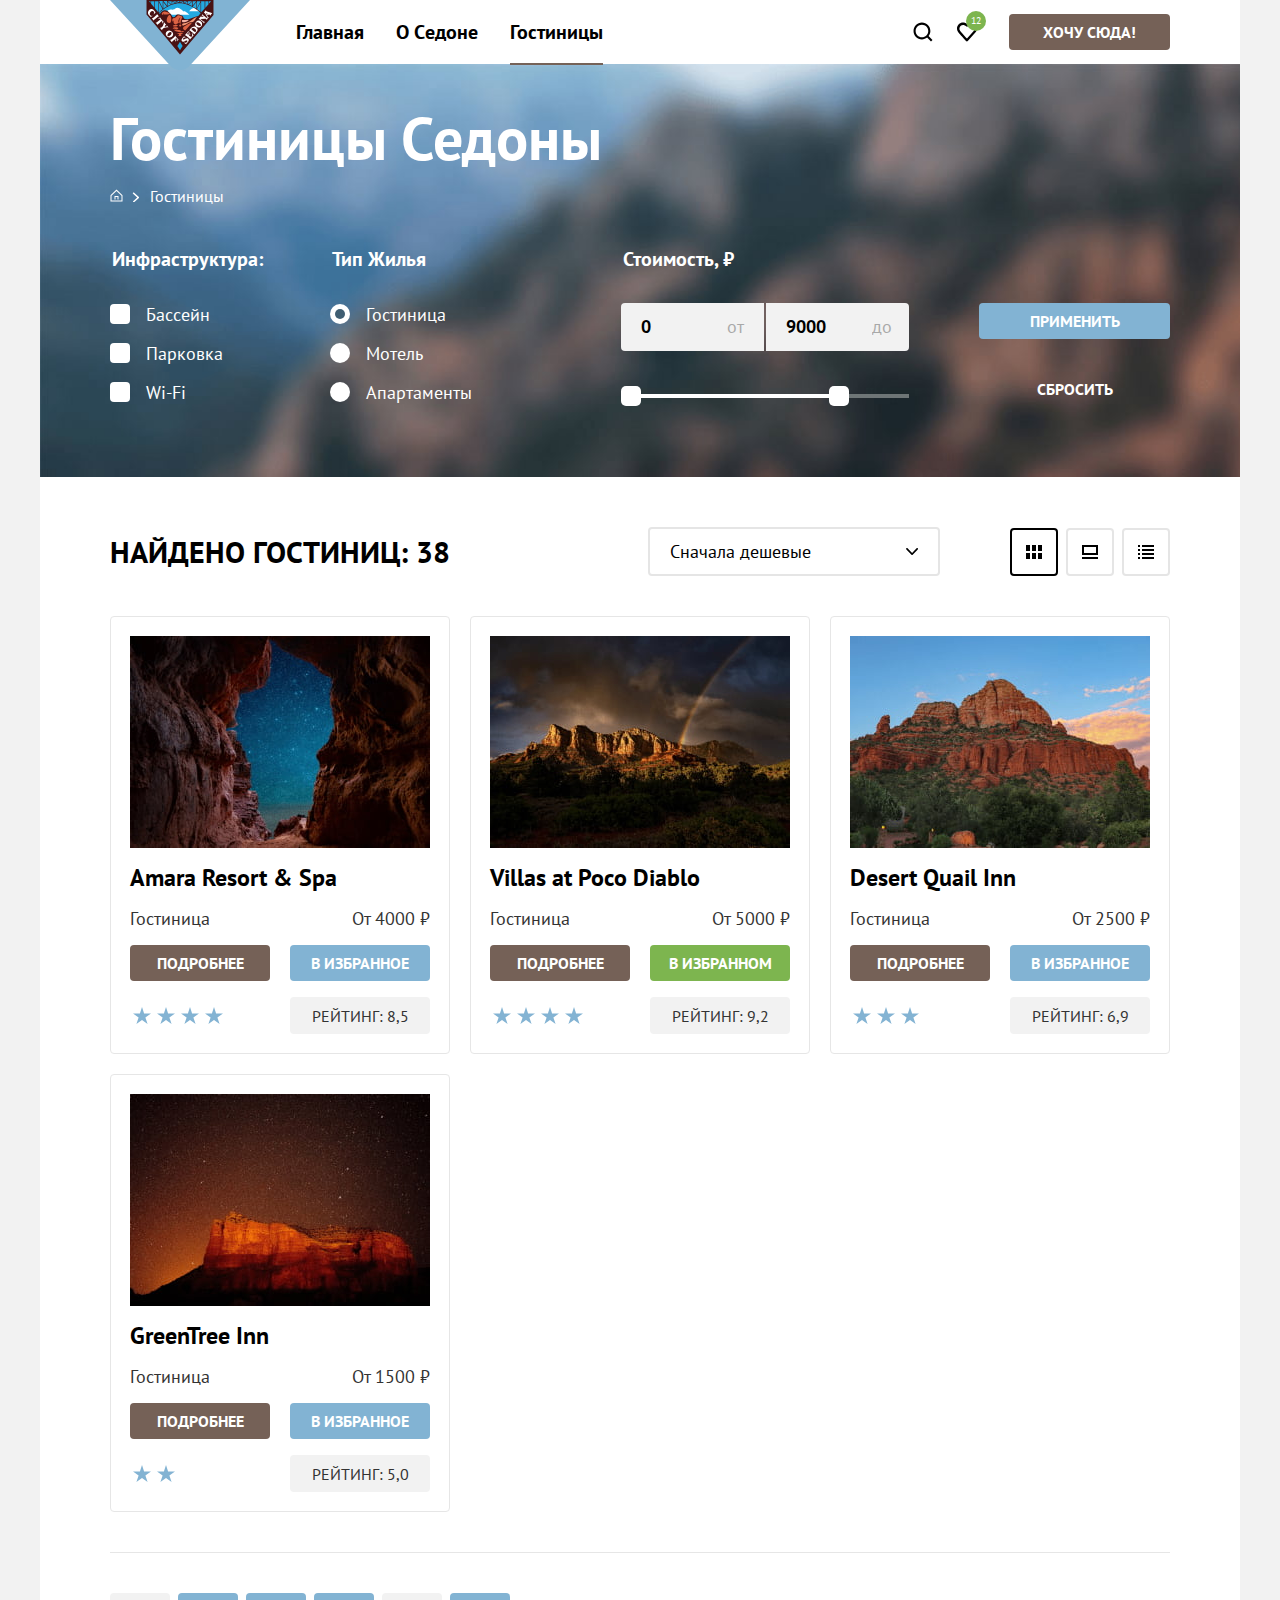
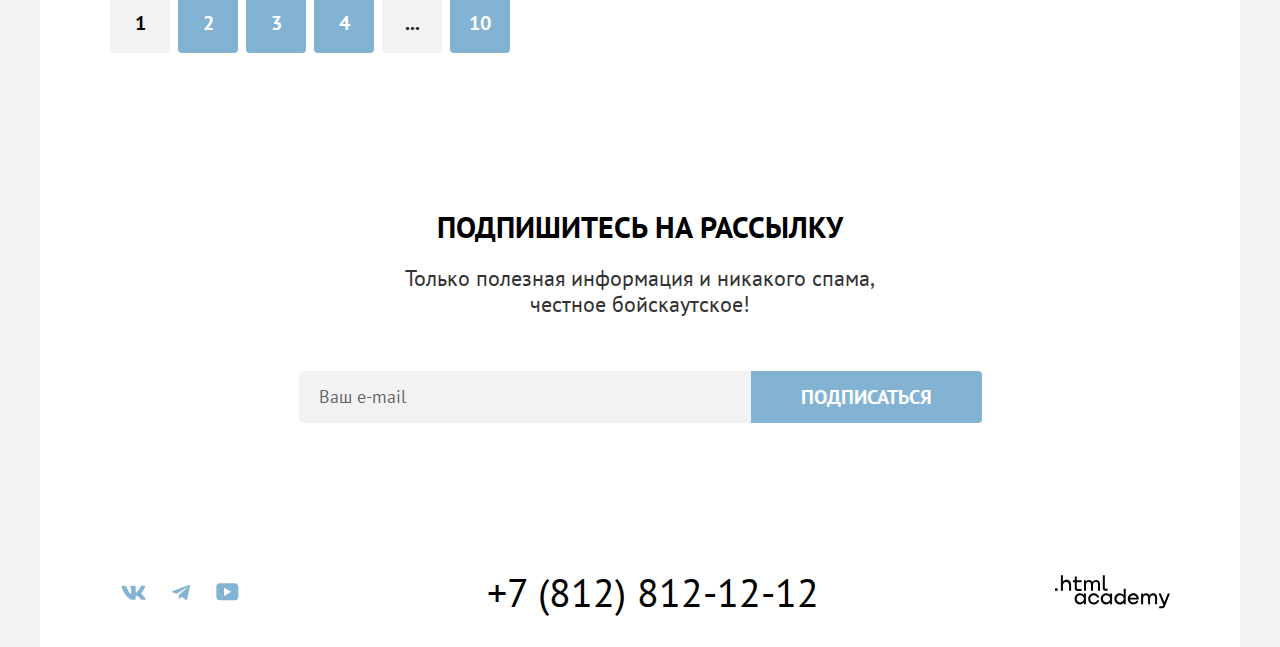
==== commit df828557: "prepares for mentor review v2" ====
--- a/catalog.html
+++ b/catalog.html
@@ -22,7 +22,7 @@
                 <a class="nav-link" href="index.html">Главная</a>
               </li>
               <li class="nav-item">
-                <a class="nav-link" href="#">О седоне</a>
+                <a class="nav-link" href="#">О Cедоне</a>
               </li>
               <li class="nav-item nav-active">
                 <span class="nav-link">Гостиницы</span>
@@ -51,7 +51,7 @@
           </nav>
         </div>
       </header>
-      <main class="page-main main-inner">
+      <main class="page-main main-inner" data-test="main">
         <!-- Section Filter -->
         <header class="header-inner" data-test="filter">
           <div class="container">
@@ -125,7 +125,7 @@
                       <input class="radio-input visually-hidden" type="radio" name="accommodation" value="apartments"
                         tabindex="0">
                       <span class="radio-mark control-mark"></span>
-                      <span class="radio-label control-label">Аппартаменты</span>
+                      <span class="radio-label control-label">Апартаменты</span>
                     </label>
                   </li>
                 </ul>
@@ -145,7 +145,7 @@
                 </div>
                 <div class="range">
                   <div class="range-scale">
-                    <div class="range-bar" style="left: 0; width: 226px">
+                    <div class="range-bar" style="left: 0; width: 218px">
                       <button class="range-toggle toggle-min">
                         <span class="visually-hidden">Изменить минимальную цену</span>
                       </button>
@@ -182,12 +182,12 @@
                     <span class="visually-hidden">Плиткой.</span>
                   </a>
                 </li>
-                <li class="view-mode view-mode-list">
+                <li class="view-mode view-mode-single">
                   <a class="view-mode-link" href="#">
                     <span class="visually-hidden">По одной.</span>
                   </a>
                 </li>
-                <li class="view-mode view-mode-single">
+                <li class="view-mode view-mode-list">
                   <a class="view-mode-link" href="#">
                     <span class="visually-hidden">Списком.</span>
                   </a>
--- a/styles/styles.css
+++ b/styles/styles.css
@@ -77,12 +77,19 @@
   font-weight: 700;
   color: #ffffff;
   text-transform: uppercase;
+  cursor: pointer;
+}
+
+.btn-large {
+  padding: 8px 50px;
+  font-size: 20px;
+  line-height: 36px;
 }
 
 .btn-primary{
   background-color: #756157;
 }
-/*************************  */
+
 .btn-primary:hover,
 .btn-primary:focus {
   background-color: #615048;
@@ -123,7 +130,7 @@
 }
 
 .btn:disabled {
-  opacity: 0.3;
+  color: #ffffff;
   background-color: #E5E5E5;
 }
 
@@ -132,16 +139,19 @@
   outline: none;
   cursor: default;
 }
-/*************************  */
-
-
-
-
-.btn-large {
-  padding: 8px 50px;
-  font-size: 20px;
-  line-height: 36px;
-}
+
+.btn-reset {
+  background-color: transparent;
+}
+
+.btn-reset:hover {
+  color: rgba(255, 255, 255, 0.6);
+}
+
+.btn-reset:focus {
+  outline: 3px solid #83B3D3;
+}
+
 
 .h2-title, .h3-title {
   font-weight: 700;
@@ -227,6 +237,7 @@
 
 .nav-user-list {
   display: flex;
+  flex-wrap: wrap;
   align-items: center;
   margin: 0;
   padding: 0;
@@ -234,6 +245,7 @@
 
 .nav-user-item {
   display: flex;
+  justify-content: center;
   align-items: center;
   min-width: 44px;
   min-height: 64px;
@@ -523,7 +535,7 @@
 
 /* Footer */
 .page-footer {
-  padding: 40px 0 30px;
+  padding: 45px 0 35px;
 }
 
 .social-list {
@@ -634,6 +646,7 @@
 
 .breadcrumbs-link {
   position: relative;
+  font-size: 16px;
   color: inherit;
 }
 
@@ -669,7 +682,7 @@
 
 .filter {
   display: flex;
-  gap: 30px;
+  gap: 70px;
   margin: 40px 0 0;
 }
 
@@ -689,11 +702,6 @@
   margin-right: auto;
 }
 
-.filter-btn-container {
-  width: 191px;
-  margin-left: 40px;
-}
-
 .filter-title {
   font-size: 20px;
   font-weight: 700;
@@ -713,6 +721,7 @@
   flex-direction: column;
   justify-content: end;
   gap: 32px;
+  width: 191px;
 }
 
 /* Control */
@@ -732,6 +741,10 @@
   border-radius: 4px;
   border: none;
   background-color: #ffffff;
+}
+
+.control-label {
+  line-height: 23px;
 }
 
 .radio-mark.control-mark {
@@ -776,34 +789,6 @@
 .checkbox-input:focus-visible + .control-mark,
 .radio-input:focus-visible + .control-mark {
   outline: 3px solid #83B3D3;
-}
-
-
-.btn-reset {
-  background-color: transparent;
-}
-
-.btn-reset:hover {
-  opacity: 0.6;
-}
-
-.btn-reset:focus {
-  outline: 3px solid #83B3D3;
-}
-
-.btn:active {
-  color: rgba(255, 255, 255, 0.3);
-}
-
-.button:disabled {
-  opacity: 0.3;
-  background-color: #E5E5E5;
-}
-
-.btn:disabled:hover {
-  background-color: #E5E5E5;
-  outline: none;
-  cursor: default;
 }
 
 .field {
@@ -1150,7 +1135,7 @@
 /* Control */
 .select-control {
   width: 292px;
-  padding: 14px 20px;
+  padding: 12px 20px;
   padding-right: 48px;
   font: inherit;
   background-color: #ffffff;
@@ -1204,8 +1189,8 @@
 .modal-close-button {
   position: absolute;
   padding: 0;
-  top: 63px;
-  right: 55px;
+  top: 64px;
+  right: 52px;
   width: 52px;
   height: 52px;
   background-color: #F2F2F2;
@@ -1246,6 +1231,7 @@
   display: flex;
   justify-content: space-between;
   align-items: center;
+  flex-wrap: wrap;
   margin: 0;
 }
 
@@ -1421,8 +1407,8 @@
   z-index: 1;
   display: none;
   width: 256px;
-  margin-top: 15px;
-  padding: 15px 18px 18px 22px;
+  margin-top: 13px;
+  padding: 20px 18px 23px 22px;;
   color: #ffffff;
   font-size: 16px;
   font-weight: 400;
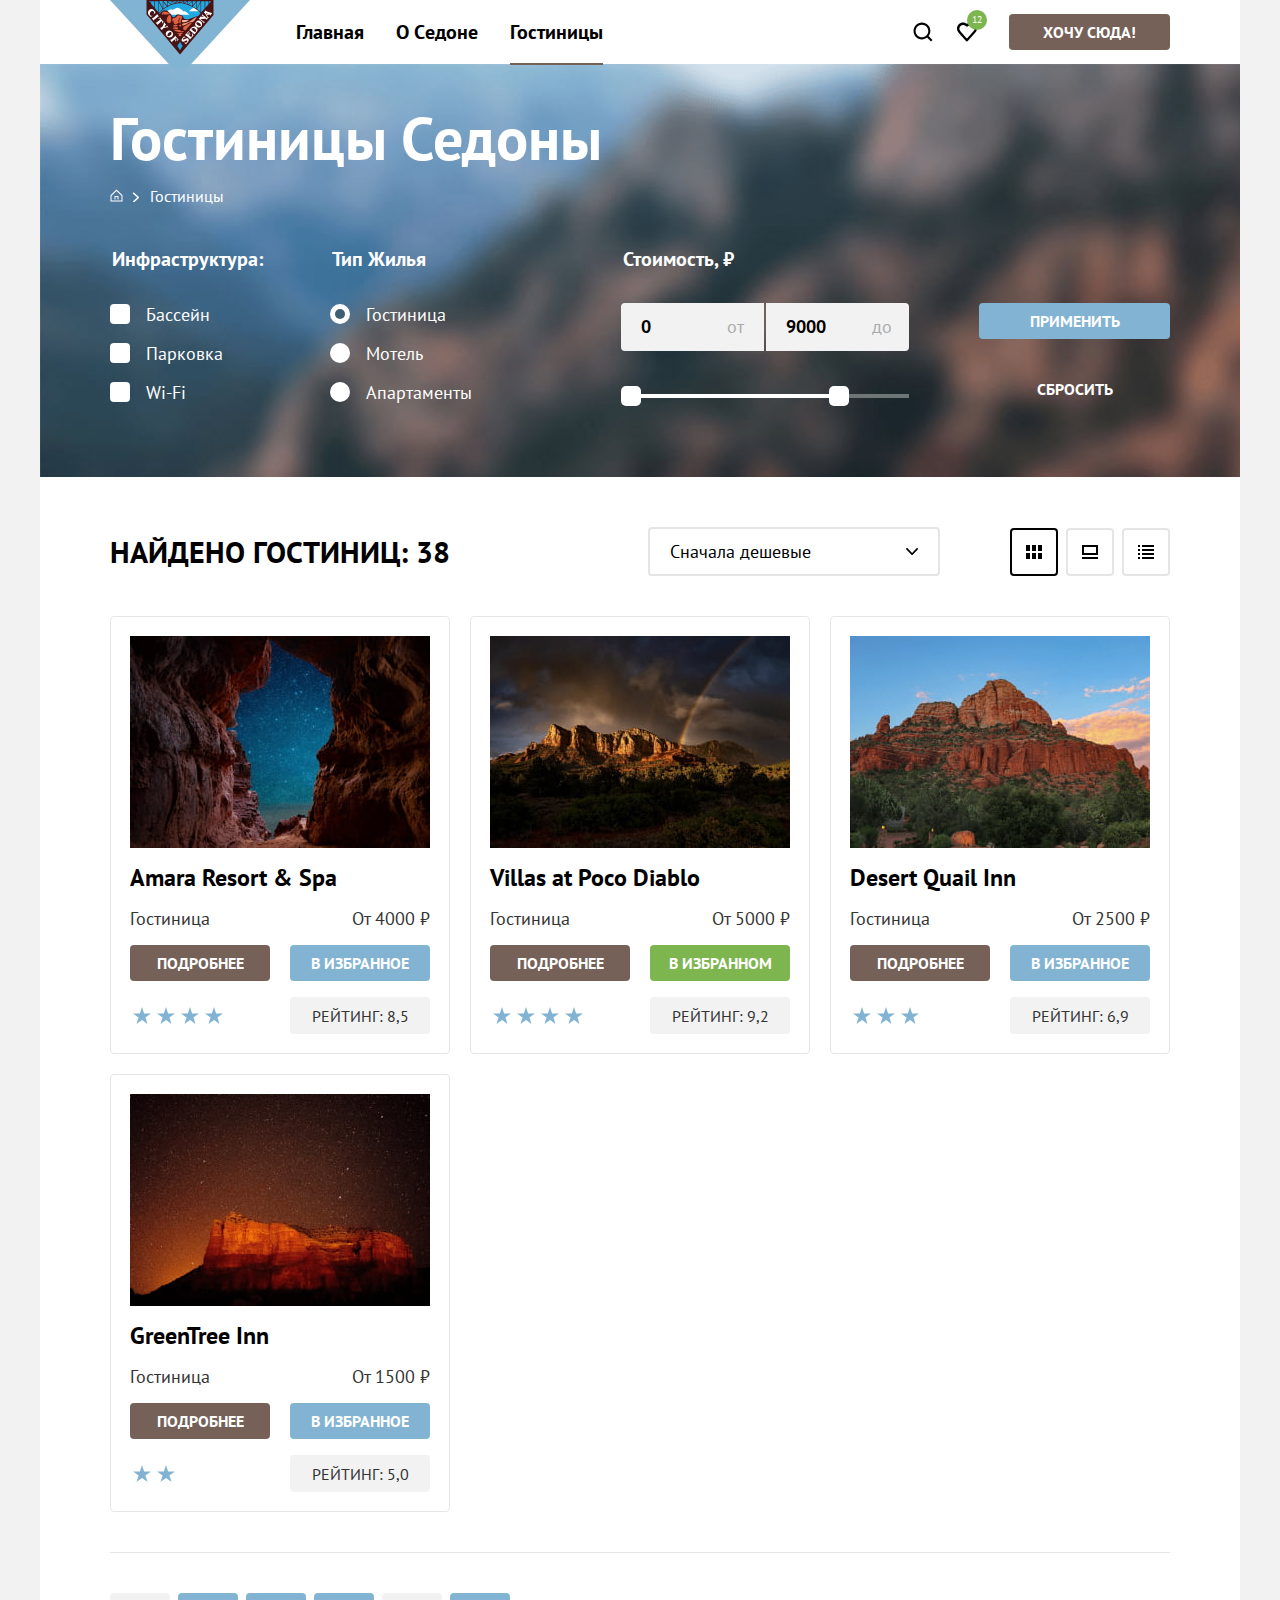
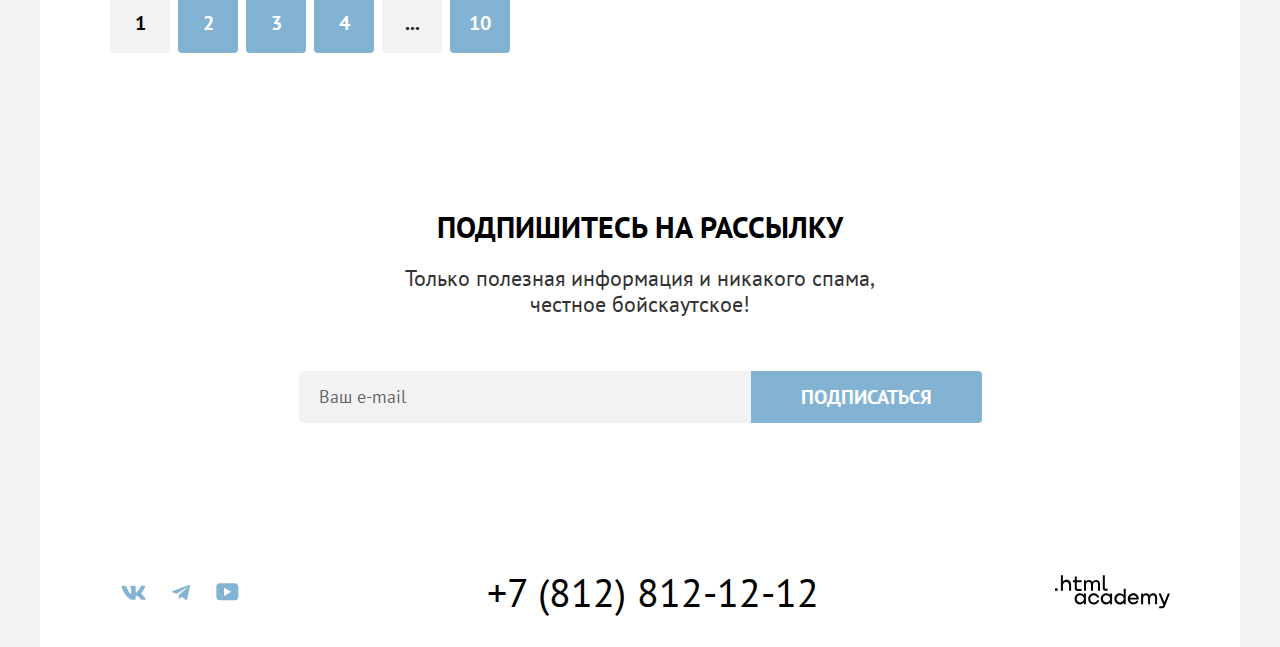
==== commit e53e568a: "adds favicon png" ====
--- a/catalog.html
+++ b/catalog.html
@@ -6,6 +6,7 @@
     <title>Гостиницы Седоны - HTML Academy: Седона</title>
     <link rel="stylesheet" href="styles/styles.css">
     <link rel="icon" href="favicon.ico">
+    <link rel="icon" type="image/png" href="images/favicon.png">
   </head>
 
   <body>
@@ -30,14 +31,14 @@
             </ul>
             <ul class="nav-user-list">
               <li class="nav-user-item">
-                <a class="nav-link nav-search" href="#">
+                <a class="nav-user-link nav-search" href="#">
                   <span class="visually-hidden">
                     Поиск.
                   </span>
                 </a>
               </li>
               <li class="nav-user-item">
-                <a class="nav-link nav-favorites" href="#">
+                <a class="nav-user-link nav-favorites" href="#">
                   <span class="visually-hidden">
                     В избранном.
                   </span>
--- a/styles/styles.css
+++ b/styles/styles.css
@@ -27,11 +27,11 @@
 body {
   height: 100%;
   margin: 0;
-  font-family: "PT Sans", Arial, sans-serif;
+  font-family: "PT Sans", "Arial", sans-serif;
   font-size: 18px;
   line-height: 21px;
   color: #333333;
-  background-color: #F2F2F2;
+  background-color: #f2f2f2;
 }
 
 .page-container {
@@ -40,6 +40,7 @@
   min-height: 100%;
   margin: 0 auto;
   max-width: 1200px;
+  min-width: 1200px;
   background-color: #ffffff;
 }
 
@@ -100,29 +101,29 @@
 }
 
 .btn-secondary {
-  background-color: #82B3D3;
+  background-color: #82b3d3;
 }
 
 .btn-secondary:hover,
 .btn-secondary:focus {
-  background-color: #68A2CA;
+  background-color: #68a2ca;
 }
 
 .btn-secondary:active {
-  background-color: #82B3D3;
+  background-color: #82b3d3;
 }
 
 .btn-success {
-  background-color: #7DB54F;
+  background-color: #7db54f;
 }
 
 .btn-success:active {
-  background-color: #7DB54F;
+  background-color: #7db54f;
 }
 
 .btn-success:hover,
 .btn-success:focus {
-  background-color: #6C9E42;
+  background-color: #6c9e42;
 }
 
 .btn:active {
@@ -131,11 +132,11 @@
 
 .btn:disabled {
   color: #ffffff;
-  background-color: #E5E5E5;
+  background-color: #e5e5e5;
 }
 
 .btn:disabled:hover {
-  background-color: #E5E5E5;
+  background-color: #e5e5e5;
   outline: none;
   cursor: default;
 }
@@ -149,7 +150,7 @@
 }
 
 .btn-reset:focus {
-  outline: 3px solid #83B3D3;
+  outline: 3px solid #83b3d3;
 }
 
 
@@ -184,10 +185,6 @@
 .page-header {
   color: #000000;
 }
-
-/* .page-header .container {
-  height: 64px;
-} */
 
 .page-header li {
   list-style-type: none;
@@ -250,6 +247,7 @@
   min-width: 44px;
   min-height: 64px;
 }
+
 .nav-user-item:has(.btn) {
   margin-left: 20px;
 }
@@ -263,10 +261,15 @@
   color: inherit;
 }
 
-.nav-user-item .nav-link {
+.nav-user-link {
+  position: relative;
+  height: 20px;
+  width: 20px;
+  padding: 15px;
   background-position: center;
   background-size: 20px 20px;
   background-repeat: no-repeat;
+  color: inherit;
 }
 
 .nav-search {
@@ -279,15 +282,15 @@
 
 .in-favorites {
   position: absolute;
-  top: -1px;
-  right: -3px;
+  top: -7px;
+  right: -5px;
   width: 20px;
   height: 20px;
   padding: 5px 0;
   border-radius: 50%;
-  background: #7DB54F;
+  background: #7db54f;
   text-align: center;
-  color: white;
+  color: #ffffff;
   font-size: 10px;
   line-height: 10px;
   font-weight: 400;
@@ -356,15 +359,12 @@
   flex-basis: 100%;
   min-width: 100%;
   max-width: 100%;
+  color: #ffffff;
+  background-color: #82b3d3;
 }
 
 .advantages-item:nth-child(even) {
   background-color: rgba(131, 179, 211, 0.12);
-}
-
-.advantages-item.item-with-img {
-  color: #ffffff;
-  background-color: #82B3D3;
 }
 
 .item-with-img .h3-title {
@@ -449,7 +449,7 @@
   background-position-x: center;
 }
 
-.services-card-accomodation {
+.services-card-accommodation {
   background-image: url("../images/icons/home.svg");
   background-size: 75px 72px;
 }
@@ -492,7 +492,6 @@
 .search-btn {
   margin: 54px 0 0;
 }
-
 
 /* Subscribe */
 .subscribe {
@@ -568,12 +567,12 @@
 }
 
 .social-icon {
-  fill: #83B3D3;
+  fill: #83b3d3;
 }
 
 .social-link:hover .social-icon,
 .social-link:focus .social-icon {
-  fill: #68A2CA;
+  fill: #68a2ca;
 }
 
 .social-link:active .social-icon {
@@ -622,6 +621,7 @@
 
 /* Filter */
 .header-inner {
+  padding: 35px 0 70px;
   background-image: url("../images/catalog-background.jpg");
   background-size: cover;
   background-repeat: no-repeat;
@@ -629,16 +629,13 @@
   background-color: #ddebf4;
 }
 
-.header-inner {
-  padding: 35px 0 70px;
-}
-
 .header-inner-title {
   margin: 0;
 }
 
 .breadcrumbs {
   display: flex;
+  flex-wrap: wrap;
   gap: 28px;
   margin: 8px 0 0;
   padding: 0;
@@ -757,7 +754,7 @@
 }
 
 .control:focus .control-mark {
-  outline: 3px solid #83B3D3;
+  outline: 3px solid #83b3d3;
 }
 
 .control-input:active + .control-mark,
@@ -782,17 +779,17 @@
   width: 10px;
   height: 10px;
   border-radius: 50%;
-  background-color: #3F5E72;
+  background-color: #3f5e72;
   content: "";
 }
 
 .checkbox-input:focus-visible + .control-mark,
 .radio-input:focus-visible + .control-mark {
-  outline: 3px solid #83B3D3;
+  outline: 3px solid #83b3d3;
 }
 
 .field {
-  background-color: #F2F2F2;
+  background-color: #f2f2f2;
   border-radius: 4px;
   border: none;
   font: inherit;
@@ -809,17 +806,21 @@
 .field:hover,
 .field:focus {
   color: rgba(0, 0, 0, 0.6);
-  background-color: #E6E6E6;
+  background-color: #e6e6e6;
 }
 
 .field:focus {
-  outline: 3px solid #83B3D3;
+  outline: 3px solid #83b3d3;
 }
 
 .field::-webkit-outer-spin-button,
 .field::-webkit-inner-spin-button {
   appearance: none;
   margin: 0;
+}
+
+.field[type="number"] {
+  -moz-appearance: textfield;
 }
 
 /* Catalog List */
@@ -855,7 +856,9 @@
 
 .view-modes {
   display: flex;
+  flex-wrap: wrap;
   gap: 8px;
+  max-width: 280px;
   margin: 0;
   padding: 0;
 }
@@ -868,7 +871,7 @@
 .view-mode-link {
   display: block;
   height: 100%;
-  border: 2px solid #E5E5E5;
+  border: 2px solid #e5e5e5;
   border-radius: 4px;
 }
 
@@ -878,11 +881,7 @@
 }
 
 .view-mode-link:focus {
-  border: 2px solid #68A2CA;
-}
-
-.view-mode-link:focus {
-  outline: 2px solid #68A2CA;
+  border: 2px solid #68a2ca;
 }
 
 .view-mode-link:active {
@@ -912,7 +911,7 @@
 
 .product-card {
   padding: 19px;
-  border: 1px solid #E6E6E6;
+  border: 1px solid #e6e6e6;
   display: grid;
   grid-template-columns: repeat(2, 1fr);
   column-gap: 20px;
@@ -923,9 +922,11 @@
 .product-card-title {
   margin: 0;
 }
+
 .product-card-title.h3-title {
   text-transform: none;
 }
+
 .product-card-img {
   vertical-align: middle;
 }
@@ -975,16 +976,17 @@
   padding: 9px 22px 8px 23px;
   color: #333333;
   font-weight: 400;
-  background-color: #F2F2F2;
+  background-color: #f2f2f2;
 }
 
 /* Pagination */
 .pagination {
   display: flex;
+  flex-wrap: wrap;
   gap: 8px;
   margin: 40px 0 0;
   padding: 40px 0 0;
-  border-top: 1px solid #E6E6E6;
+  border-top: 1px solid #e6e6e6;
 }
 
 .pagination-link {
@@ -993,7 +995,7 @@
   align-items: center;
   width: 60px;
   height: 60px;
-  background-color: #82B3D3;
+  background-color: #82b3d3;
   border-radius: 4px;
   font-size: 20px;
   font-weight: 700;
@@ -1003,16 +1005,16 @@
 
 .pagination-link:hover,
 .pagination-link:focus {
-  background: #68A2CA;
-  border: 1px solid #82B3D3;
+  background: #68a2ca;
+  border: 1px solid #82b3d3;
 }
 
 .pagination-link:focus {
-  outline: 2px solid #82B3D3;
+  outline: 2px solid #82b3d3;
 }
 
 .pagination-link:active {
-  background: #82B3D3;
+  background: #82b3d3;
   color: rgba(255, 255, 255, 0.3);
 }
 
@@ -1025,7 +1027,7 @@
 .pagination-link-current:focus,
 .pagination-link-current:active {
   color: #000000;
-  background-color: #F2F2F2;
+  background-color: #f2f2f2;
   border: none;
 }
 
@@ -1073,12 +1075,12 @@
 }
 
 .range-toggle:focus {
-  outline: 3px solid #83B3D3;
+  outline: 3px solid #83b3d3;
   box-shadow: 0 4px 10px 0 rgba(0, 0, 0, 0.25);
 }
 
 .range-toggle:active {
-  outline: 2px solid #83B3D3;
+  outline: 2px solid #83b3d3;
   box-shadow: 0 4px 10px 0 rgba(0, 0, 0, 0.25);
 }
 
@@ -1135,11 +1137,10 @@
 /* Control */
 .select-control {
   width: 292px;
-  padding: 12px 20px;
-  padding-right: 48px;
+  padding: 12px 48px 12px 20px;
   font: inherit;
   background-color: #ffffff;
-  border: 2px solid #E5E5E5;
+  border: 2px solid #e5e5e5;
   border-radius: 4px;
   background-image: url("../images/icons/arrow-down.svg");
   background-repeat: no-repeat;
@@ -1149,11 +1150,11 @@
 
 .select-control:hover,
 .select-control:focus {
-  border-color: #68A2CA;
+  border-color: #68a2ca;
 }
 
 .select-control:focus {
-  outline: 2px solid #68A2CA;
+  outline: 2px solid #68a2ca;
 }
 
 .select-control:disabled {
@@ -1193,7 +1194,7 @@
   right: 52px;
   width: 52px;
   height: 52px;
-  background-color: #F2F2F2;
+  background-color: #f2f2f2;
   border: none;
   border-radius: 50%;
   cursor: pointer;
@@ -1208,11 +1209,11 @@
 .modal-close-button:hover,
 .modal-close-button:focus,
 .modal-close-button:active {
-  background-color: #E6E6E6;
+  background-color: #e6e6e6;
 }
 
 .modal-close-button:focus {
-  outline: 3px solid #83B3D3;
+  outline: 3px solid #83b3d3;
 }
 
 .modal-close-button:active .close-icon {
@@ -1225,6 +1226,10 @@
 
 .modal-form {
   margin: 64px 0 0;
+}
+
+.modal-form .container-flex {
+  flex-wrap: wrap;
 }
 
 .field-group {
@@ -1291,11 +1296,10 @@
 
 .guests-btn {
   position: absolute;
-  width: 20px;
-  height: 20px;
-  padding: 0;
+  width: 40px;
+  height: 48px;
+  padding: 14px 10px;
   border: none;
-  margin: 14px 10px;
   background-color: transparent;
   cursor: pointer;
 }
@@ -1304,7 +1308,8 @@
   right: 0;
 }
 
-.guests-btn::before {
+.guests-btn::before,
+.guests-btn.increase-btn::after {
   position: absolute;
   top: 0;
   right: 0;
@@ -1318,16 +1323,6 @@
 }
 
 .guests-btn.increase-btn::after {
-  position: absolute;
-  top: 0;
-  right: 0;
-  left: 0;
-  bottom: 0;
-  width: 14px;
-  height: 2px;
-  margin: auto;
-  content: "";
-  background-color: rgba(117, 97, 87, 0.3);
   transform: rotate(90deg);
 }
 
@@ -1341,7 +1336,7 @@
 .guests-btn:focus,
 .guests-btn.increase-btn:focus {
   border-radius: 4px;
-  outline: 3px solid #82B3D3;
+  outline: 3px solid #82b3d3;
 }
 
 .guests-btn:active::before,
@@ -1374,7 +1369,7 @@
 }
 
 .form-error-message {
-  color: #FF5757;
+  color: #ff5757;
 }
 
 /* Tooltip */
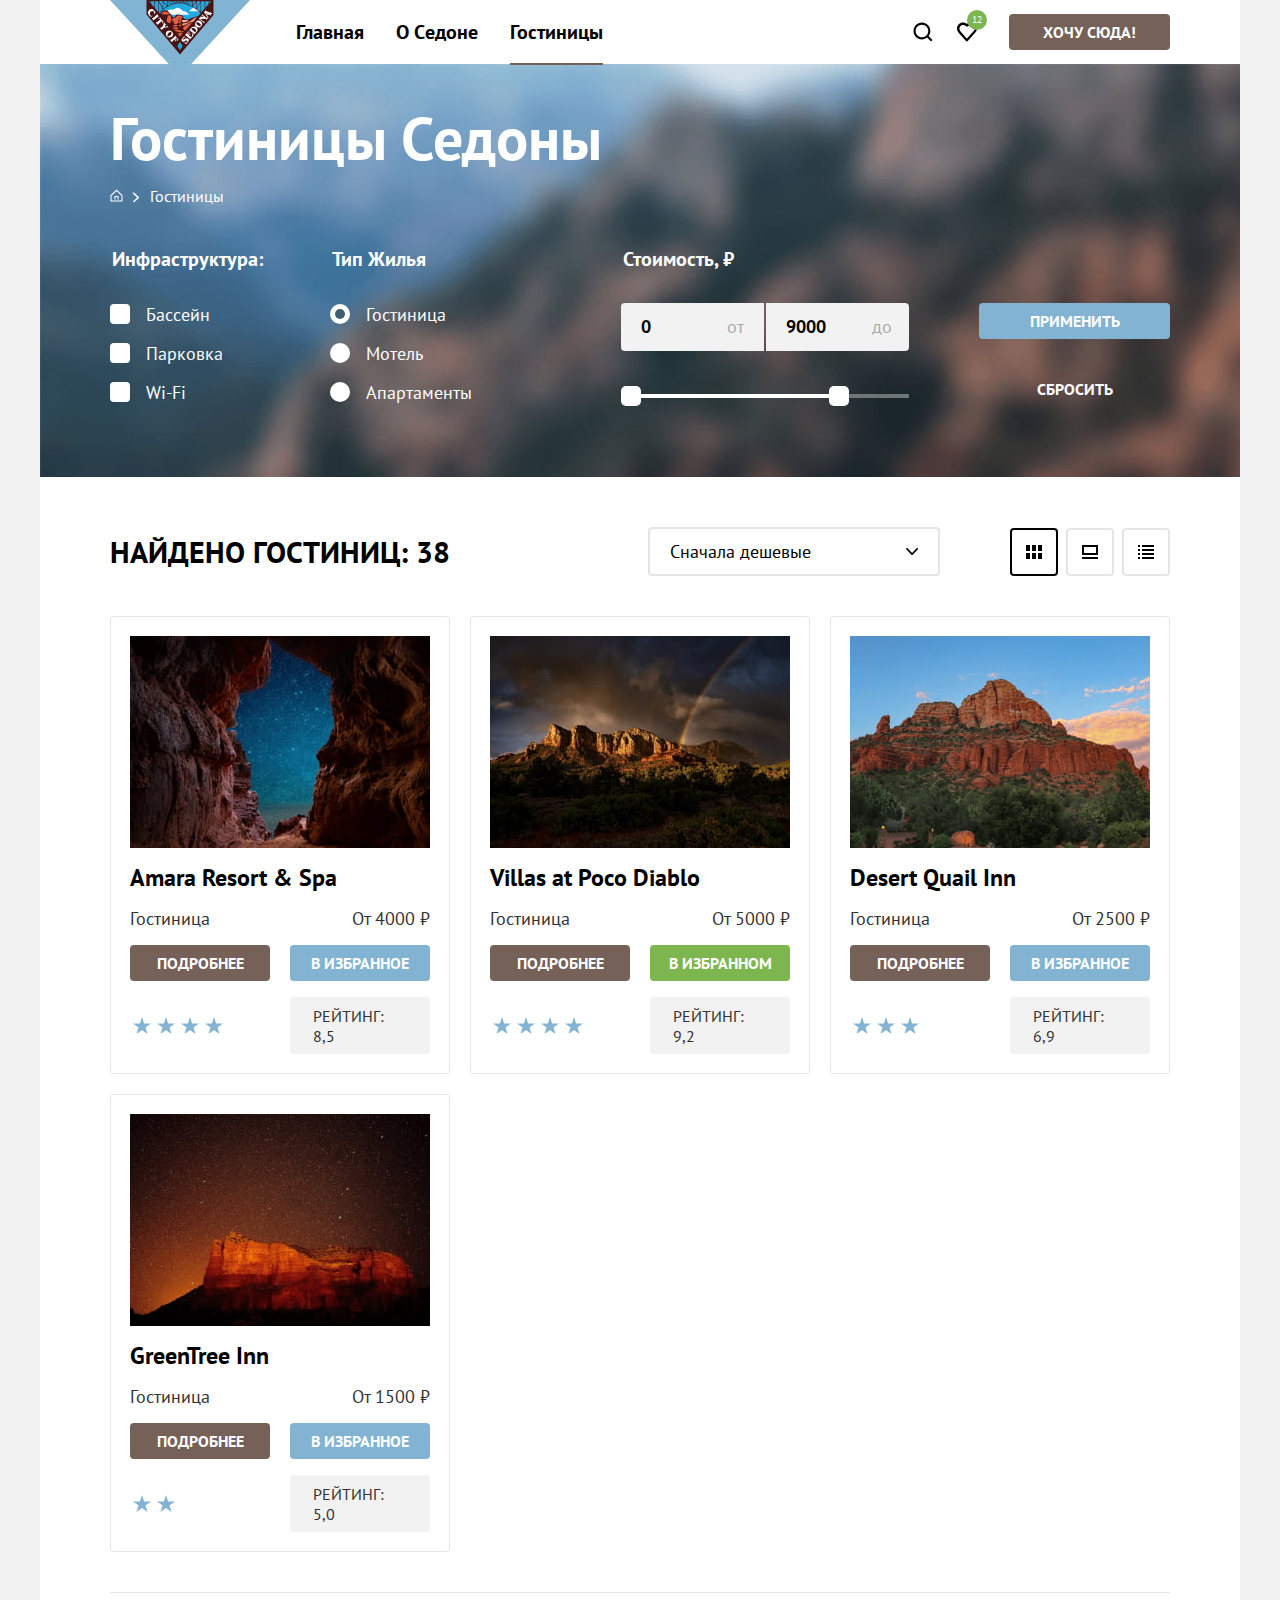
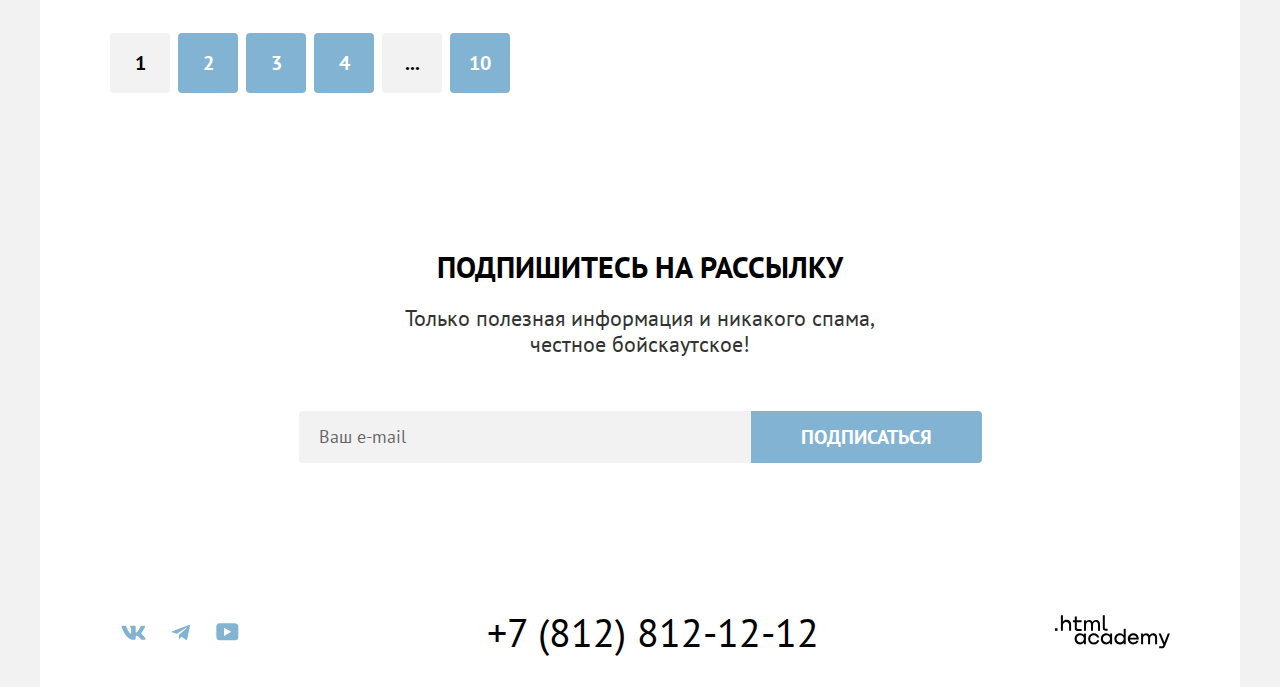
==== commit 22746b9e: "fixes rating" ====
--- a/catalog.html
+++ b/catalog.html
@@ -80,22 +80,19 @@
                 <ul class="filter-list">
                   <li class="filter-item">
                     <label class="checkbox control">
-                      <input class="checkbox-input visually-hidden" type="checkbox" name="pool" tabindex="0" checked>
-                      <span class="checkbox-mark control-mark"></span>
+                      <input class="checkbox-input visually-hidden" type="checkbox" name="pool" checked>
                       <span class="checkbox-label control-label">Бассейн</span>
                     </label>
                   </li>
                   <li class="filter-item">
                     <label class="checkbox control">
-                      <input class="checkbox-input visually-hidden" type="checkbox" name="parking" tabindex="0" checked>
-                      <span class="checkbox-mark control-mark"></span>
+                      <input class="checkbox-input visually-hidden" type="checkbox" name="parking" checked>
                       <span class="checkbox-label control-label">Парковка</span>
                     </label>
                   </li>
                   <li class="filter-item">
                     <label class="checkbox control">
-                      <input class="checkbox-input visually-hidden" type="checkbox" name="wi-fi" tabindex="0">
-                      <span class="checkbox-mark control-mark"></span>
+                      <input class="checkbox-input visually-hidden" type="checkbox" name="wi-fi">
                       <span class="checkbox-label control-label">Wi-Fi</span>
                     </label>
                   </li>
@@ -107,25 +104,19 @@
                 <ul class="filter-list">
                   <li class="filter-item">
                     <label class="radio control">
-                      <input class="radio-input visually-hidden" type="radio" name="accommodation" value="hotel"
-                        tabindex="0" checked>
-                      <span class="radio-mark control-mark"></span>
+                      <input class="radio-input visually-hidden" type="radio" name="accommodation" value="hotel" checked>
                       <span class="radio-label control-label">Гостиница</span>
                     </label>
                   </li>
                   <li class="filter-item">
                     <label class="radio control">
-                      <input class="radio-input visually-hidden" type="radio" name="accommodation" value="motel"
-                        tabindex="0">
-                      <span class="radio-mark control-mark"></span>
+                      <input class="radio-input visually-hidden" type="radio" name="accommodation" value="motel">
                       <span class="radio-label control-label">Мотель</span>
                     </label>
                   </li>
                   <li class="filter-item">
                     <label class="radio control">
-                      <input class="radio-input visually-hidden" type="radio" name="accommodation" value="apartments"
-                        tabindex="0">
-                      <span class="radio-mark control-mark"></span>
+                      <input class="radio-input visually-hidden" type="radio" name="accommodation" value="apartments">
                       <span class="radio-label control-label">Апартаменты</span>
                     </label>
                   </li>
@@ -147,10 +138,10 @@
                 <div class="range">
                   <div class="range-scale">
                     <div class="range-bar" style="left: 0; width: 218px">
-                      <button class="range-toggle toggle-min">
+                      <button class="range-toggle toggle-min" type="button">
                         <span class="visually-hidden">Изменить минимальную цену</span>
                       </button>
-                      <button class="range-toggle toggle-max">
+                      <button class="range-toggle toggle-max" type="button">
                         <span class="visually-hidden">Изменить максимальную цену</span>
                       </button>
                     </div>
@@ -214,7 +205,7 @@
                   <p class="product-card-stars four-stars">
                     <span class="visually-hidden">Гостиница 4 звезды.</span>
                   </p>
-                  <p class="product-card-rating btn">Рейтинг: 8,5</p>
+                  <p class="product-card-rating">Рейтинг: 8,5</p>
                 </div>
               </li>
               <li class="catalog-item">
@@ -233,7 +224,7 @@
                   <p class="product-card-stars four-stars">
                     <span class="visually-hidden">Гостиница 4 звезды.</span>
                   </p>
-                  <p class="product-card-rating btn btn-rating">Рейтинг: 9,2</p>
+                  <p class="product-card-rating">Рейтинг: 9,2</p>
                 </div>
               </li>
               <li class="catalog-item">
@@ -252,7 +243,7 @@
                   <p class="product-card-stars three-stars">
                     <span class="visually-hidden">Гостиница 3 звезды.</span>
                   </p>
-                  <p class="product-card-rating btn btn-rating">Рейтинг: 6,9</p>
+                  <p class="product-card-rating">Рейтинг: 6,9</p>
                 </div>
               </li>
               <li class="catalog-item">
@@ -271,7 +262,7 @@
                   <p class="product-card-stars two-stars">
                     <span class="visually-hidden">Гостиница 2 звезды.</span>
                   </p>
-                  <p class="product-card-rating btn btn-rating">Рейтинг: 5,0</p>
+                  <p class="product-card-rating">Рейтинг: 5,0</p>
                 </div>
               </li>
             </ul>
@@ -309,7 +300,7 @@
           <form class="subscribe-form" action="https://echo.htmlacademy.ru/" method="post">
             <label class="visually-hidden" for="subscribe-email">Укажите ваш e-mail</label>
             <input class="subscribe-input field" type="email" id="subscribe-email" name="subscribe-email"
-              placeholder="Ваш e-mail">
+              placeholder="Ваш e-mail" required>
             <button class="subscribe-btn btn btn-secondary btn-large" type="submit">Подписаться</button>
           </form>
         </section>
--- a/styles/styles.css
+++ b/styles/styles.css
@@ -351,6 +351,7 @@
 .advantages-item {
   display: flex;
   flex-basis: 400px;
+  justify-content: center;
   min-height: 385px;
   background-color: rgba(131, 179, 211, 0.2);
 }
@@ -375,8 +376,9 @@
   display: flex;
   justify-content: center;
   flex-direction: column;
+  width: 100%;
   height: 100%;
-  padding: 85px;
+  padding: 84px;
 }
 
 .advantages-card-title {
@@ -539,7 +541,8 @@
 
 .social-list {
   display: flex;
-  justify-content: space-between;
+  flex-wrap: wrap;
+  max-width: 240px;
   margin: 0;
   padding: 0;
   list-style: none;
@@ -726,10 +729,11 @@
   position: relative;
   display: block;
   padding-left: 36px;
+  cursor: pointer;
 }
 
 /* Mark */
-.control-mark {
+.control::before {
   position: absolute;
   top: 1px;
   left: 0;
@@ -738,44 +742,38 @@
   border-radius: 4px;
   border: none;
   background-color: #ffffff;
+  content: "";
 }
 
 .control-label {
   line-height: 23px;
 }
 
-.radio-mark.control-mark {
+.radio.control::before {
   border-radius: 50%;
 }
 
-.control:hover .control-mark,
+.control:hover::before,
 .control:hover .control-label {
   opacity: 0.6;
 }
 
-.control:focus .control-mark {
-  outline: 3px solid #83b3d3;
-}
-
-.control-input:active + .control-mark,
-.control-input:active + .control-label {
+.control:active::before,
+.control:active .control-label {
   opacity: 0.3;
 }
 
-.checkbox-input:checked + .control-mark {
+.control:has(.checkbox-input:checked)::before {
   background-image: url("../images/icons/cheched.svg");
   background-size: 13px 11px;
   background-position: 4px center;
   background-repeat: no-repeat;
 }
 
-.radio-input:checked + .control-mark::before {
-  position: absolute;
-  top: 0;
-  left: 0;
-  right: 0;
-  bottom: 0;
-  margin: auto;
+.control:has(.radio-input:checked)::after {
+  position: absolute;
+  top: 6px;
+  left: 5px;
   width: 10px;
   height: 10px;
   border-radius: 50%;
@@ -783,8 +781,7 @@
   content: "";
 }
 
-.checkbox-input:focus-visible + .control-mark,
-.radio-input:focus-visible + .control-mark {
+.control:has(input:focus-visible)::before {
   outline: 3px solid #83b3d3;
 }
 
@@ -975,8 +972,14 @@
   margin: 0;
   padding: 9px 22px 8px 23px;
   color: #333333;
+  font-size: 16px;
   font-weight: 400;
+  line-height: 20px;
+  text-transform: uppercase;
   background-color: #f2f2f2;
+  border-radius: 4px;
+  border: none;
+  cursor: default;
 }
 
 /* Pagination */
@@ -993,8 +996,8 @@
   display: flex;
   justify-content: center;
   align-items: center;
-  width: 60px;
-  height: 60px;
+  min-width: 60px;
+  min-height: 60px;
   background-color: #82b3d3;
   border-radius: 4px;
   font-size: 20px;
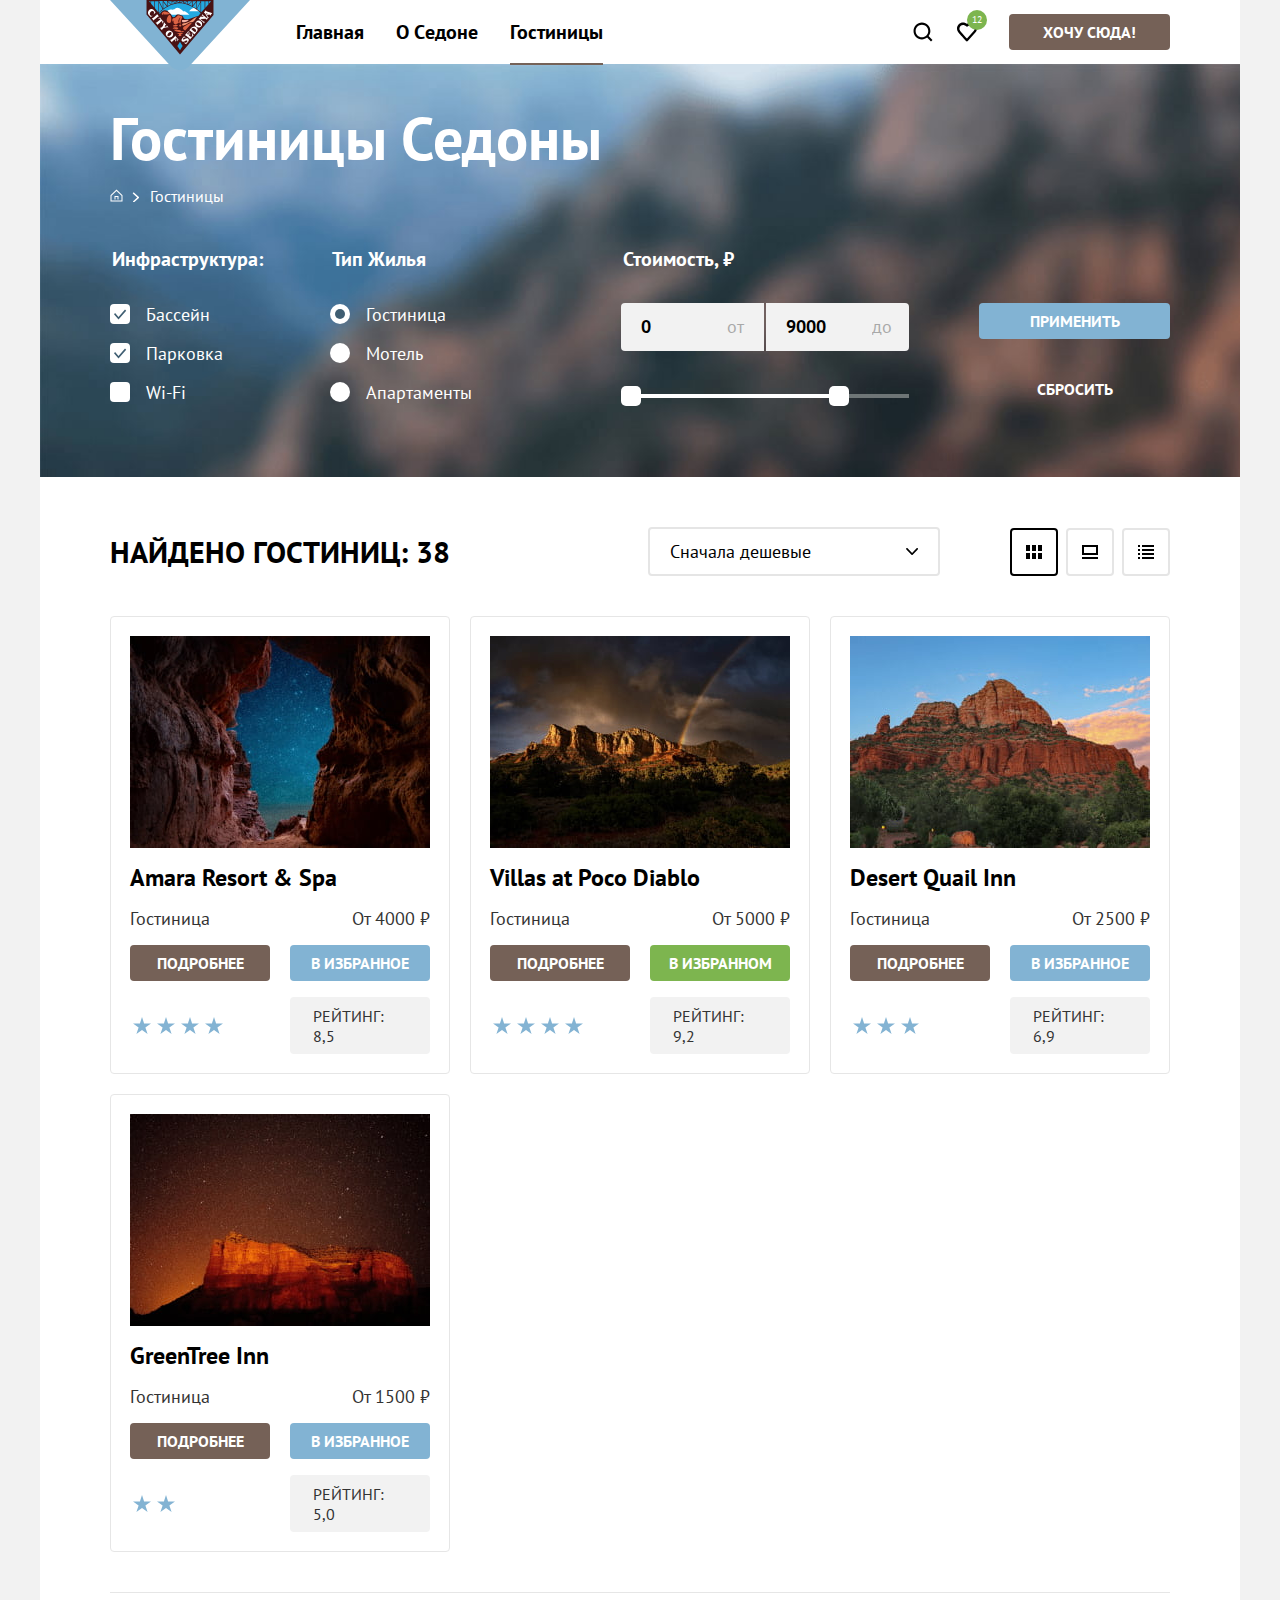
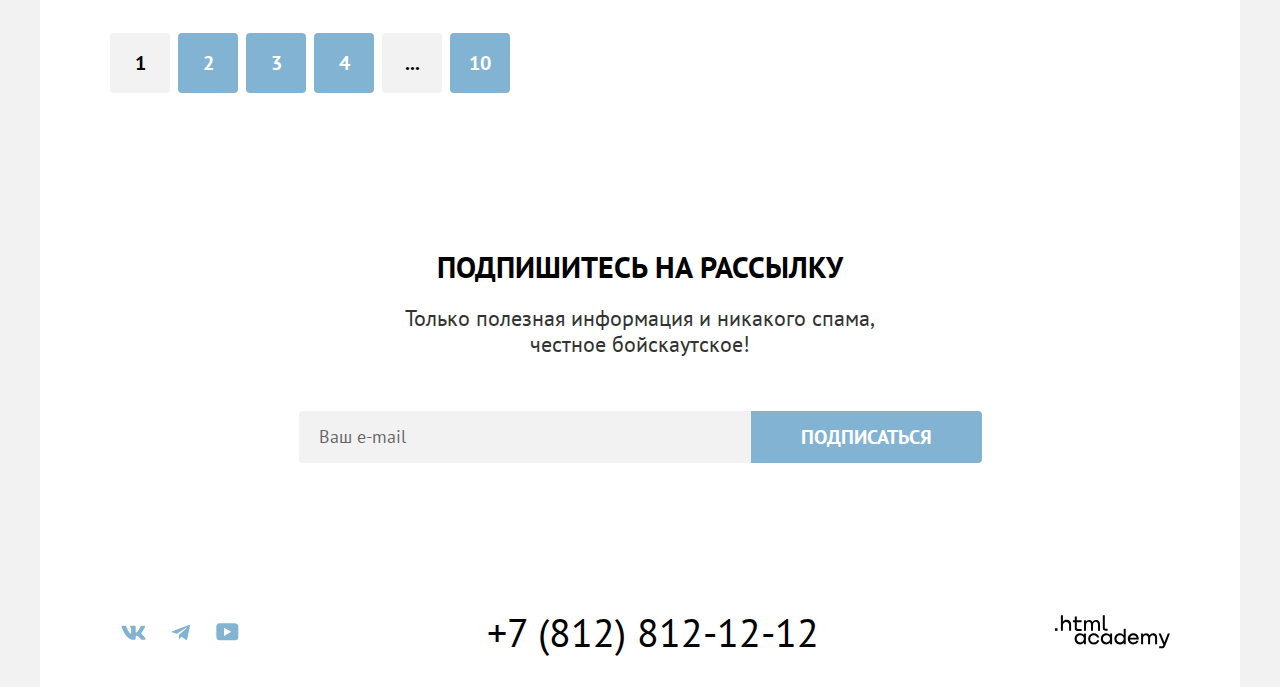
==== commit 5a7055e5: "fixes issues after mentor review" ====
--- a/catalog.html
+++ b/catalog.html
@@ -54,7 +54,7 @@
       </header>
       <main class="page-main main-inner" data-test="main">
         <!-- Section Filter -->
-        <header class="header-inner" data-test="filter">
+        <section class="header-inner" data-test="filter">
           <div class="container">
             <h1 class="header-inner-title h1-title">Гостиницы Седоны</h1>
             <ul class="breadcrumbs">
@@ -155,7 +155,7 @@
               </div>
             </form>
           </div>
-        </header>
+        </section>
         <!-- Section Catalog -->
         <section class="catalog" data-test="catalog">
           <div class="container">
--- a/styles/styles.css
+++ b/styles/styles.css
@@ -356,16 +356,16 @@
   background-color: rgba(131, 179, 211, 0.2);
 }
 
+.advantages-item:nth-child(even):not(.item-with-img) {
+  background-color: rgba(131, 179, 211, 0.12);
+}
+
 .advantages-item.item-with-img {
   flex-basis: 100%;
   min-width: 100%;
   max-width: 100%;
   color: #ffffff;
   background-color: #82b3d3;
-}
-
-.advantages-item:nth-child(even) {
-  background-color: rgba(131, 179, 211, 0.12);
 }
 
 .item-with-img .h3-title {
@@ -410,7 +410,6 @@
 .advantages-img {
   height: 100%;
   min-width: calc(100% - 400px);
-  object-fit: cover;
 }
 
 .item-reverse {
@@ -537,6 +536,10 @@
 /* Footer */
 .page-footer {
   padding: 45px 0 35px;
+}
+
+.page-footer .container-flex {
+  align-items: center;
 }
 
 .social-list {
@@ -843,6 +846,10 @@
   padding: 0;
 }
 
+.catalog-item {
+  max-width: 340px;
+}
+
 .catalog .btn {
   display: inline-block;
   width: 140px;
@@ -886,21 +893,21 @@
 }
 
 .view-mode-tile {
-  background: url("../images/icons/tile.svg");
+  background-image: url("../images/icons/tile.svg");
   background-size: 16px 14px;
   background-repeat: no-repeat;
   background-position: center;
 }
 
 .view-mode-single {
-  background: url("../images/icons/single.svg");
+  background-image: url("../images/icons/single.svg");
   background-size: 16px 14px;
   background-repeat: no-repeat;
   background-position: center;
 }
 
 .view-mode-list {
-  background: url("../images/icons/list.svg");
+  background-image: url("../images/icons/list.svg");
   background-size: 16px 14px;
   background-repeat: no-repeat;
   background-position: center;
@@ -911,17 +918,25 @@
   border: 1px solid #e6e6e6;
   display: grid;
   grid-template-columns: repeat(2, 1fr);
+  grid-template-rows: auto auto 1fr auto auto;
   column-gap: 20px;
   row-gap: 16px;
+  height: 100%;
   border-radius: 4px;
 }
 
-.product-card-title {
-  margin: 0;
+.product-card-title,
+.product-card-text {
+  margin: 0;
+  word-break: break-word;
 }
 
 .product-card-title.h3-title {
   text-transform: none;
+}
+
+.product-card-text {
+  align-self: end;
 }
 
 .product-card-img {
@@ -931,10 +946,6 @@
 .product-card-link {
   grid-column: 1 / -1;
   color: #000000;
-}
-
-.product-card-text {
-  margin: 0;
 }
 
 .product-card-price {
